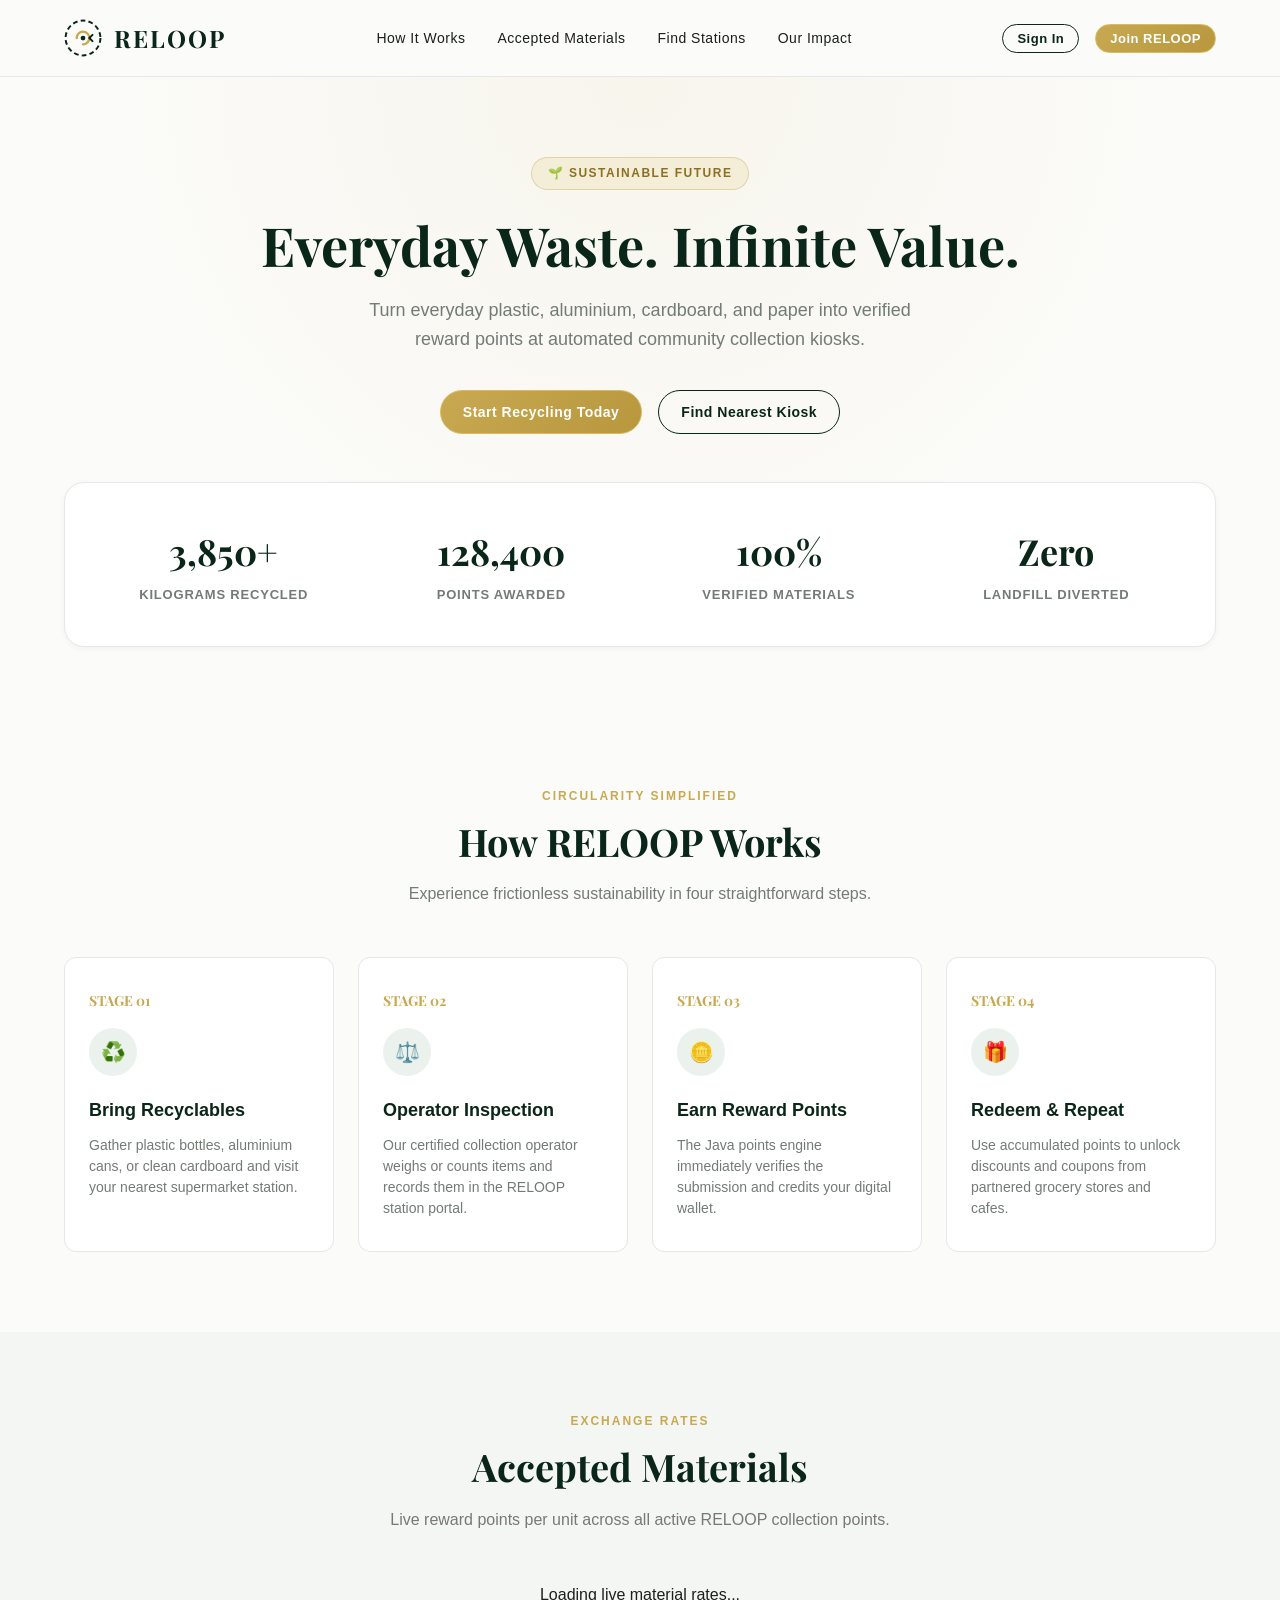
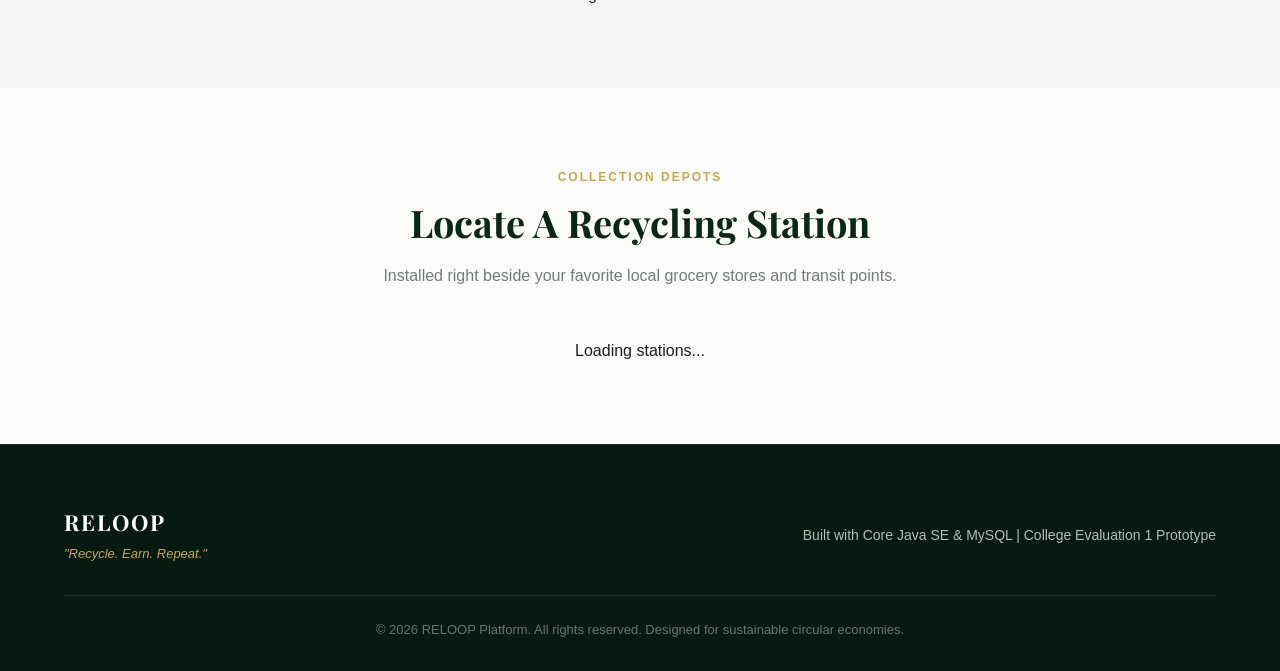
==== web/index.html @ f71f2437 "feat: complete Evaluation 1 working prototype with 49 Java classes, database integration, and luxury" ====
<!DOCTYPE html>
<html lang="en">
<head>
  <meta charset="UTF-8">
  <meta name="viewport" content="width=device-width, initial-scale=1.0">
  <title>RELOOP – Smart Recycling & Rewards Platform</title>
  <link rel="stylesheet" href="css/style.css">
  <link rel="preconnect" href="https://fonts.googleapis.com">
  <link rel="preconnect" href="https://fonts.gstatic.com" crossorigin>
  <link href="https://fonts.googleapis.com/css2?family=Playfair+Display:ital,wght@0,600;0,700;1,600&display=swap" rel="stylesheet">
</head>
<body>

  <!-- Header -->
  <header class="header">
    <div class="container nav">
      <a href="index.html" class="brand">
        <!-- Circular Loop Logo SVG -->
        <svg class="brand-logo" viewBox="0 0 48 48" fill="none" xmlns="http://www.w3.org/2000/svg">
          <circle cx="24" cy="24" r="22" stroke="#0A2619" stroke-width="2.5" stroke-dasharray="6 4"/>
          <path d="M16 24C16 19.5817 19.5817 16 24 16C28.4183 16 32 19.5817 32 24C32 28.4183 28.4183 32 24 32" stroke="#C8A951" stroke-width="3" stroke-linecap="round"/>
          <path d="M32 24L36 20M32 24L36 28" stroke="#0A2619" stroke-width="2.5" stroke-linecap="round" stroke-linejoin="round"/>
          <circle cx="24" cy="24" r="3" fill="#0A2619"/>
        </svg>
        <span class="brand-name">RELOOP</span>
      </a>

      <ul class="nav-links">
        <li><a href="#how-it-works" class="nav-link">How It Works</a></li>
        <li><a href="#materials" class="nav-link">Accepted Materials</a></li>
        <li><a href="#stations" class="nav-link">Find Stations</a></li>
        <li><a href="#impact" class="nav-link">Our Impact</a></li>
      </ul>

      <div class="nav-actions">
        <button class="btn btn-outline btn-sm" onclick="openAuthModal('login')">Sign In</button>
        <button class="btn btn-gold btn-sm" onclick="openAuthModal('register')">Join RELOOP</button>
      </div>
    </div>
  </header>

  <!-- Hero -->
  <section class="hero">
    <div class="container">
      <div class="hero-tag">
        <span>🌱 Sustainable Future</span>
      </div>
      <h1 class="hero-title">Everyday Waste. Infinite Value.</h1>
      <p class="hero-subtitle">
        Turn everyday plastic, aluminium, cardboard, and paper into verified reward points at automated community collection kiosks.
      </p>
      <div class="hero-cta">
        <button class="btn btn-gold" onclick="openAuthModal('register')">Start Recycling Today</button>
        <a href="#stations" class="btn btn-outline">Find Nearest Kiosk</a>
      </div>

      <!-- Impact Metrics Ribbon -->
      <div class="impact-ribbon" id="impact">
        <div class="impact-item">
          <div class="impact-number">3,850+</div>
          <div class="impact-label">Kilograms Recycled</div>
        </div>
        <div class="impact-item">
          <div class="impact-number">128,400</div>
          <div class="impact-label">Points Awarded</div>
        </div>
        <div class="impact-item">
          <div class="impact-number">100%</div>
          <div class="impact-label">Verified Materials</div>
        </div>
        <div class="impact-item">
          <div class="impact-number">Zero</div>
          <div class="impact-label">Landfill Diverted</div>
        </div>
      </div>
    </div>
  </section>

  <!-- How It Works Section -->
  <section class="section" id="how-it-works">
    <div class="container">
      <div class="section-header">
        <div class="section-tag">Circularity Simplified</div>
        <h2 class="section-title">How RELOOP Works</h2>
        <p class="section-desc">Experience frictionless sustainability in four straightforward steps.</p>
      </div>

      <div class="workflow-grid">
        <div class="workflow-card">
          <div class="workflow-step">STAGE 01</div>
          <div class="workflow-icon">♻️</div>
          <h3 class="workflow-title">Bring Recyclables</h3>
          <p class="workflow-text">Gather plastic bottles, aluminium cans, or clean cardboard and visit your nearest supermarket station.</p>
        </div>
        <div class="workflow-card">
          <div class="workflow-step">STAGE 02</div>
          <div class="workflow-icon">⚖️</div>
          <h3 class="workflow-title">Operator Inspection</h3>
          <p class="workflow-text">Our certified collection operator weighs or counts items and records them in the RELOOP station portal.</p>
        </div>
        <div class="workflow-card">
          <div class="workflow-step">STAGE 03</div>
          <div class="workflow-icon">🪙</div>
          <h3 class="workflow-title">Earn Reward Points</h3>
          <p class="workflow-text">The Java points engine immediately verifies the submission and credits your digital wallet.</p>
        </div>
        <div class="workflow-card">
          <div class="workflow-step">STAGE 04</div>
          <div class="workflow-icon">🎁</div>
          <h3 class="workflow-title">Redeem & Repeat</h3>
          <p class="workflow-text">Use accumulated points to unlock discounts and coupons from partnered grocery stores and cafes.</p>
        </div>
      </div>
    </div>
  </section>

  <!-- Materials Section -->
  <section class="section" id="materials" style="background-color: #F4F6F4;">
    <div class="container">
      <div class="section-header">
        <div class="section-tag">Exchange Rates</div>
        <h2 class="section-title">Accepted Materials</h2>
        <p class="section-desc">Live reward points per unit across all active RELOOP collection points.</p>
      </div>

      <div class="grid-cards" id="landing-materials-grid">
        <!-- Dynamically loaded from /api/materials -->
        <p style="text-align: center; grid-column: 1/-1;">Loading live material rates...</p>
      </div>
    </div>
  </section>

  <!-- Stations Section -->
  <section class="section" id="stations">
    <div class="container">
      <div class="section-header">
        <div class="section-tag">Collection Depots</div>
        <h2 class="section-title">Locate A Recycling Station</h2>
        <p class="section-desc">Installed right beside your favorite local grocery stores and transit points.</p>
      </div>

      <div class="grid-cards" id="landing-stations-grid">
        <!-- Dynamically loaded from /api/stations -->
        <p style="text-align: center; grid-column: 1/-1;">Loading stations...</p>
      </div>
    </div>
  </section>

  <!-- Footer -->
  <footer class="footer">
    <div class="container">
      <div class="footer-content">
        <div>
          <div class="footer-brand">RELOOP</div>
          <div class="footer-tagline">"Recycle. Earn. Repeat."</div>
        </div>
        <div style="font-size: 14px;">
          Built with Core Java SE & MySQL | College Evaluation 1 Prototype
        </div>
      </div>
      <div class="footer-copy">
        &copy; 2026 RELOOP Platform. All rights reserved. Designed for sustainable circular economies.
      </div>
    </div>
  </footer>

  <!-- Auth Modal -->
  <div class="modal-overlay" id="auth-modal">
    <div class="modal-card">
      <div class="modal-header">
        <h3 class="modal-title" id="auth-modal-title">Access RELOOP</h3>
        <button class="modal-close" onclick="closeAuthModal()">&times;</button>
      </div>
      <div class="modal-body">
        <div class="tabs">
          <button class="tab active" id="tab-login" onclick="switchAuthTab('login')">Sign In</button>
          <button class="tab" id="tab-register" onclick="switchAuthTab('register')">Create Account</button>
        </div>

        <!-- Login Form -->
        <form id="login-form" onsubmit="handleLogin(event)">
          <div class="form-group">
            <label class="form-label">Email Address</label>
            <input type="email" id="login-email" class="form-control" placeholder="name@example.com" required>
          </div>
          <div class="form-group">
            <label class="form-label">Password</label>
            <input type="password" id="login-password" class="form-control" placeholder="••••••••" required>
          </div>
          <div id="login-error" style="color: var(--color-danger); font-size: 13px; margin-bottom: 14px;"></div>
          <button type="submit" class="btn btn-primary" style="width: 100%;">Sign In</button>

          <div style="margin-top: 20px; font-size: 12px; color: var(--color-gray-subtle); background: var(--color-bg); padding: 10px; border-radius: var(--radius-sm);">
            <strong>Demo Accounts:</strong><br>
            • Customer: <code>customer@reloop.com</code> / <code>customer123</code><br>
            • Operator: <code>operator@reloop.com</code> / <code>operator123</code><br>
            • Admin: <code>admin@reloop.com</code> / <code>admin123</code>
          </div>
        </form>

        <!-- Register Form -->
        <form id="register-form" style="display: none;" onsubmit="handleRegister(event)">
          <div class="form-group">
            <label class="form-label">Full Name</label>
            <input type="text" id="reg-name" class="form-control" placeholder="Jane Doe" required>
          </div>
          <div class="form-group">
            <label class="form-label">Email Address</label>
            <input type="email" id="reg-email" class="form-control" placeholder="name@example.com" required>
          </div>
          <div class="form-group">
            <label class="form-label">Password (min 6 characters)</label>
            <input type="password" id="reg-password" class="form-control" placeholder="••••••••" minlength="6" required>
          </div>
          <div class="form-group">
            <label class="form-label">Role</label>
            <select id="reg-role" class="form-control" onchange="toggleStationField()" required>
              <option value="CUSTOMER">Customer (Recycler)</option>
              <option value="OPERATOR">Collection Station Operator</option>
              <option value="ADMIN">Administrator</option>
            </select>
          </div>
          <div class="form-group" id="reg-station-group" style="display: none;">
            <label class="form-label">Assigned Station (Operators Only)</label>
            <select id="reg-station" class="form-control">
              <option value="">-- Choose Assigned Station --</option>
            </select>
          </div>
          <div class="form-group">
            <label class="form-label">Phone Number (Optional)</label>
            <input type="text" id="reg-phone" class="form-control" placeholder="+91 98765 43210">
          </div>
          <div id="reg-error" style="color: var(--color-danger); font-size: 13px; margin-bottom: 14px;"></div>
          <button type="submit" class="btn btn-gold" style="width: 100%;">Create Account</button>
        </form>
      </div>
    </div>
  </div>

  <script src="js/app.js"></script>
  <script>
    document.addEventListener("DOMContentLoaded", initLandingPage);
  </script>
</body>
</html>
---- web/css/style.css ----
/* RELOOP: Smart Recycling & Rewards Platform
   Design System: Luxury Forest Green, Alabaster/Ivory, Champagne Gold, Charcoal */

:root {
  --color-bg: #FBFBF9;
  --color-card-bg: #FFFFFF;
  --color-forest: #0A2619;
  --color-forest-dark: #061A11;
  --color-forest-light: #133A27;
  --color-sage: #587B68;
  --color-sage-light: #EBF2ED;
  --color-champagne: #C8A951;
  --color-champagne-light: #F4EED9;
  --color-charcoal: #1B1F1D;
  --color-gray-subtle: #737B76;
  --color-border: #E5E8E5;
  --color-border-subtle: #F0F2F0;
  --color-danger: #B83A38;
  --color-danger-bg: #FBEBEB;
  --color-warning: #B37D14;
  --color-warning-bg: #FEF6E7;
  --color-success: #1E6E45;
  --color-success-bg: #EAF5EE;

  --font-serif: "Playfair Display", Georgia, "Times New Roman", serif;
  --font-sans: -apple-system, BlinkMacSystemFont, "Segoe UI", Roboto, "Helvetica Neue", Arial, sans-serif;
  --font-mono: "SF Mono", Monaco, Consolas, "Liberation Mono", "Courier New", monospace;

  --shadow-sm: 0 2px 6px rgba(10, 38, 25, 0.04);
  --shadow-md: 0 8px 24px rgba(10, 38, 25, 0.07);
  --shadow-lg: 0 16px 40px rgba(10, 38, 25, 0.11);

  --radius-sm: 6px;
  --radius-md: 12px;
  --radius-lg: 20px;
  --radius-pill: 9999px;

  --transition: all 0.25s cubic-bezier(0.16, 1, 0.3, 1);
}

* {
  box-sizing: border-box;
  margin: 0;
  padding: 0;
}

body {
  background-color: var(--color-bg);
  color: var(--color-charcoal);
  font-family: var(--font-sans);
  line-height: 1.6;
  -webkit-font-smoothing: antialiased;
}

/* Container */
.container {
  width: 100%;
  max-width: 1200px;
  margin: 0 auto;
  padding: 0 24px;
}

/* Header & Nav */
.header {
  background-color: rgba(251, 251, 249, 0.92);
  backdrop-filter: blur(12px);
  position: sticky;
  top: 0;
  z-index: 100;
  border-bottom: 1px solid var(--color-border);
}

.nav {
  display: flex;
  align-items: center;
  justify-content: space-between;
  height: 76px;
}

.brand {
  display: flex;
  align-items: center;
  gap: 12px;
  text-decoration: none;
  color: var(--color-forest);
}

.brand-logo {
  width: 38px;
  height: 38px;
}

.brand-name {
  font-family: var(--font-serif);
  font-size: 24px;
  font-weight: 700;
  letter-spacing: 2px;
  color: var(--color-forest);
}

.nav-links {
  display: flex;
  align-items: center;
  gap: 32px;
  list-style: none;
}

.nav-link {
  color: var(--color-charcoal);
  text-decoration: none;
  font-size: 14px;
  font-weight: 500;
  letter-spacing: 0.5px;
  transition: var(--transition);
}

.nav-link:hover {
  color: var(--color-champagne);
}

.nav-actions {
  display: flex;
  align-items: center;
  gap: 16px;
}

/* Buttons */
.btn {
  display: inline-flex;
  align-items: center;
  justify-content: center;
  gap: 8px;
  padding: 10px 22px;
  font-size: 14px;
  font-weight: 600;
  letter-spacing: 0.5px;
  border-radius: var(--radius-pill);
  border: 1px solid transparent;
  cursor: pointer;
  text-decoration: none;
  transition: var(--transition);
}

.btn-primary {
  background-color: var(--color-forest);
  color: #FFFFFF;
}

.btn-primary:hover {
  background-color: var(--color-forest-light);
  transform: translateY(-1px);
  box-shadow: var(--shadow-md);
}

.btn-gold {
  background: linear-gradient(135deg, #C8A951 0%, #B8973D 100%);
  color: #FFFFFF;
  border: 1px solid #D8BA63;
}

.btn-gold:hover {
  background: linear-gradient(135deg, #D4B65E 0%, #C4A349 100%);
  transform: translateY(-1px);
  box-shadow: 0 4px 14px rgba(200, 169, 81, 0.35);
}

.btn-outline {
  background-color: transparent;
  color: var(--color-forest);
  border-color: var(--color-forest);
}

.btn-outline:hover {
  background-color: var(--color-forest);
  color: #FFFFFF;
}

.btn-secondary {
  background-color: var(--color-sage-light);
  color: var(--color-forest);
}

.btn-secondary:hover {
  background-color: #DEE8E1;
}

.btn-sm {
  padding: 6px 14px;
  font-size: 13px;
}

.btn-danger {
  background-color: var(--color-danger);
  color: #FFFFFF;
}

.btn-danger:hover {
  background-color: #9C2E2C;
}

/* Hero Section */
.hero {
  padding: 80px 0 60px;
  text-align: center;
  background: radial-gradient(circle at 50% 0%, rgba(200, 169, 81, 0.08) 0%, transparent 60%);
}

.hero-tag {
  display: inline-flex;
  align-items: center;
  gap: 8px;
  padding: 6px 16px;
  background-color: var(--color-champagne-light);
  border: 1px solid rgba(200, 169, 81, 0.4);
  border-radius: var(--radius-pill);
  font-size: 12px;
  font-weight: 700;
  letter-spacing: 1.5px;
  text-transform: uppercase;
  color: #8C6F23;
  margin-bottom: 24px;
}

.hero-title {
  font-family: var(--font-serif);
  font-size: 54px;
  font-weight: 700;
  line-height: 1.15;
  color: var(--color-forest);
  max-width: 820px;
  margin: 0 auto 20px;
}

.hero-subtitle {
  font-size: 18px;
  color: var(--color-gray-subtle);
  max-width: 600px;
  margin: 0 auto 36px;
  line-height: 1.6;
}

.hero-cta {
  display: flex;
  justify-content: center;
  gap: 16px;
  margin-bottom: 48px;
}

/* Impact Ribbon */
.impact-ribbon {
  display: grid;
  grid-template-columns: repeat(4, 1fr);
  gap: 24px;
  background: var(--color-card-bg);
  border: 1px solid var(--color-border);
  border-radius: var(--radius-lg);
  padding: 32px;
  box-shadow: var(--shadow-sm);
  margin-top: 40px;
}

.impact-item {
  text-align: center;
  padding: 8px;
}

.impact-number {
  font-family: var(--font-serif);
  font-size: 36px;
  font-weight: 700;
  color: var(--color-forest);
  margin-bottom: 4px;
}

.impact-label {
  font-size: 13px;
  font-weight: 600;
  text-transform: uppercase;
  letter-spacing: 0.8px;
  color: var(--color-gray-subtle);
}

/* Section styling */
.section {
  padding: 80px 0;
}

.section-header {
  text-align: center;
  max-width: 680px;
  margin: 0 auto 50px;
}

.section-tag {
  font-size: 12px;
  font-weight: 700;
  text-transform: uppercase;
  letter-spacing: 2px;
  color: var(--color-champagne);
  margin-bottom: 12px;
}

.section-title {
  font-family: var(--font-serif);
  font-size: 38px;
  color: var(--color-forest);
  line-height: 1.25;
  margin-bottom: 16px;
}

.section-desc {
  font-size: 16px;
  color: var(--color-gray-subtle);
}

/* Workflow Cards */
.workflow-grid {
  display: grid;
  grid-template-columns: repeat(4, 1fr);
  gap: 24px;
}

.workflow-card {
  background: var(--color-card-bg);
  border: 1px solid var(--color-border);
  border-radius: var(--radius-md);
  padding: 32px 24px;
  position: relative;
  transition: var(--transition);
}

.workflow-card:hover {
  transform: translateY(-4px);
  box-shadow: var(--shadow-md);
  border-color: var(--color-champagne);
}

.workflow-step {
  font-family: var(--font-serif);
  font-size: 14px;
  font-weight: 700;
  color: var(--color-champagne);
  margin-bottom: 16px;
}

.workflow-icon {
  width: 48px;
  height: 48px;
  background: var(--color-sage-light);
  border-radius: 50%;
  display: flex;
  align-items: center;
  justify-content: center;
  margin-bottom: 20px;
  color: var(--color-forest);
  font-size: 20px;
}

.workflow-title {
  font-size: 18px;
  font-weight: 700;
  color: var(--color-forest);
  margin-bottom: 10px;
}

.workflow-text {
  font-size: 14px;
  color: var(--color-gray-subtle);
  line-height: 1.5;
}

/* Materials & Stations Grids */
.grid-cards {
  display: grid;
  grid-template-columns: repeat(auto-fill, minmax(280px, 1fr));
  gap: 24px;
}

.item-card {
  background: var(--color-card-bg);
  border: 1px solid var(--color-border);
  border-radius: var(--radius-md);
  padding: 24px;
  transition: var(--transition);
}

.item-card:hover {
  box-shadow: var(--shadow-md);
  border-color: var(--color-sage);
}

.item-header {
  display: flex;
  align-items: center;
  justify-content: space-between;
  margin-bottom: 12px;
}

.item-title {
  font-size: 18px;
  font-weight: 700;
  color: var(--color-forest);
}

.item-points {
  display: inline-flex;
  align-items: center;
  gap: 4px;
  background-color: var(--color-champagne-light);
  color: #8C6F23;
  padding: 4px 12px;
  border-radius: var(--radius-pill);
  font-size: 13px;
  font-weight: 700;
}

.item-detail {
  font-size: 14px;
  color: var(--color-gray-subtle);
  margin-bottom: 6px;
}

/* Badges */
.badge {
  display: inline-flex;
  align-items: center;
  padding: 4px 10px;
  border-radius: var(--radius-pill);
  font-size: 12px;
  font-weight: 700;
  letter-spacing: 0.5px;
  text-transform: uppercase;
}

.badge-pending {
  background-color: var(--color-warning-bg);
  color: var(--color-warning);
}

.badge-verified {
  background-color: var(--color-success-bg);
  color: var(--color-success);
}

.badge-rejected {
  background-color: var(--color-danger-bg);
  color: var(--color-danger);
}

/* Modals */
.modal-overlay {
  position: fixed;
  top: 0;
  left: 0;
  width: 100vw;
  height: 100vh;
  background: rgba(10, 38, 25, 0.6);
  backdrop-filter: blur(6px);
  display: none;
  align-items: center;
  justify-content: center;
  z-index: 1000;
}

.modal-overlay.active {
  display: flex;
}

.modal-card {
  background: var(--color-card-bg);
  border-radius: var(--radius-lg);
  box-shadow: var(--shadow-lg);
  width: 100%;
  max-width: 480px;
  overflow: hidden;
  border: 1px solid var(--color-border);
  animation: modalIn 0.3s cubic-bezier(0.16, 1, 0.3, 1);
}

@keyframes modalIn {
  from {
    opacity: 0;
    transform: translateY(20px) scale(0.97);
  }
  to {
    opacity: 1;
    transform: translateY(0) scale(1);
  }
}

.modal-header {
  padding: 24px 28px 16px;
  border-bottom: 1px solid var(--color-border);
  display: flex;
  align-items: center;
  justify-content: space-between;
}

.modal-title {
  font-family: var(--font-serif);
  font-size: 22px;
  color: var(--color-forest);
}

.modal-close {
  background: none;
  border: none;
  font-size: 24px;
  color: var(--color-gray-subtle);
  cursor: pointer;
}

.modal-body {
  padding: 28px;
}

/* Form inputs */
.form-group {
  margin-bottom: 18px;
}

.form-label {
  display: block;
  font-size: 13px;
  font-weight: 600;
  color: var(--color-charcoal);
  margin-bottom: 6px;
}

.form-control {
  width: 100%;
  padding: 12px 14px;
  border: 1px solid var(--color-border);
  border-radius: var(--radius-sm);
  font-size: 14px;
  font-family: inherit;
  transition: var(--transition);
  background-color: #FAFAFA;
}

.form-control:focus {
  outline: none;
  border-color: var(--color-forest);
  background-color: #FFFFFF;
  box-shadow: 0 0 0 3px rgba(10, 38, 25, 0.08);
}

/* Tabs */
.tabs {
  display: flex;
  border-bottom: 1px solid var(--color-border);
  margin-bottom: 24px;
}

.tab {
  padding: 10px 18px;
  font-size: 14px;
  font-weight: 600;
  color: var(--color-gray-subtle);
  border-bottom: 2px solid transparent;
  cursor: pointer;
  background: none;
  border-top: none;
  border-left: none;
  border-right: none;
  transition: var(--transition);
}

.tab.active {
  color: var(--color-forest);
  border-bottom-color: var(--color-forest);
}

/* Dashboard Layout */
.dashboard-page {
  padding: 40px 0 80px;
}

.dashboard-header {
  display: flex;
  align-items: center;
  justify-content: space-between;
  margin-bottom: 32px;
  flex-wrap: wrap;
  gap: 20px;
}

.user-welcome-title {
  font-family: var(--font-serif);
  font-size: 32px;
  color: var(--color-forest);
}

.user-welcome-sub {
  font-size: 14px;
  color: var(--color-gray-subtle);
}

.wallet-badge-card {
  display: flex;
  align-items: center;
  gap: 16px;
  background: linear-gradient(135deg, var(--color-forest) 0%, var(--color-forest-light) 100%);
  color: #FFFFFF;
  padding: 16px 28px;
  border-radius: var(--radius-lg);
  box-shadow: var(--shadow-md);
  border: 1px solid rgba(200, 169, 81, 0.4);
}

.wallet-badge-icon {
  font-size: 32px;
  color: var(--color-champagne);
}

.wallet-badge-num {
  font-family: var(--font-serif);
  font-size: 32px;
  font-weight: 700;
  line-height: 1;
  color: #FFFFFF;
}

.wallet-badge-txt {
  font-size: 12px;
  letter-spacing: 1px;
  text-transform: uppercase;
  color: rgba(255, 255, 255, 0.7);
}

/* Tables */
.table-responsive {
  overflow-x: auto;
  background: var(--color-card-bg);
  border: 1px solid var(--color-border);
  border-radius: var(--radius-md);
  box-shadow: var(--shadow-sm);
}

.table {
  width: 100%;
  border-collapse: collapse;
  text-align: left;
  font-size: 14px;
}

.table th {
  background-color: var(--color-bg);
  padding: 14px 18px;
  font-size: 12px;
  font-weight: 700;
  text-transform: uppercase;
  letter-spacing: 0.8px;
  color: var(--color-gray-subtle);
  border-bottom: 1px solid var(--color-border);
}

.table td {
  padding: 16px 18px;
  border-bottom: 1px solid var(--color-border-subtle);
  color: var(--color-charcoal);
}

.table tr:last-child td {
  border-bottom: none;
}

.table tr:hover td {
  background-color: rgba(235, 242, 237, 0.3);
}

/* Toast Notifications */
.toast-container {
  position: fixed;
  bottom: 24px;
  right: 24px;
  z-index: 9999;
  display: flex;
  flex-direction: column;
  gap: 12px;
}

.toast {
  padding: 14px 20px;
  border-radius: var(--radius-sm);
  background: var(--color-card-bg);
  color: var(--color-charcoal);
  border-left: 4px solid var(--color-forest);
  box-shadow: var(--shadow-lg);
  font-size: 14px;
  font-weight: 500;
  min-width: 280px;
  display: flex;
  align-items: center;
  justify-content: space-between;
  animation: slideInRight 0.3s ease;
}

.toast-success {
  border-left-color: var(--color-success);
}

.toast-error {
  border-left-color: var(--color-danger);
}

@keyframes slideInRight {
  from {
    transform: translateX(100%);
    opacity: 0;
  }
  to {
    transform: translateX(0);
    opacity: 1;
  }
}

/* Footer */
.footer {
  background-color: var(--color-forest-dark);
  color: rgba(255, 255, 255, 0.7);
  padding: 60px 0 30px;
  border-top: 1px solid rgba(255, 255, 255, 0.08);
}

.footer-content {
  display: flex;
  justify-content: space-between;
  align-items: center;
  flex-wrap: wrap;
  gap: 20px;
  padding-bottom: 30px;
  border-bottom: 1px solid rgba(255, 255, 255, 0.08);
}

.footer-brand {
  font-family: var(--font-serif);
  font-size: 22px;
  font-weight: 700;
  color: #FFFFFF;
  letter-spacing: 2px;
}

.footer-tagline {
  font-size: 13px;
  color: var(--color-champagne);
  font-style: italic;
  margin-top: 4px;
}

.footer-copy {
  text-align: center;
  font-size: 13px;
  padding-top: 24px;
  color: rgba(255, 255, 255, 0.4);
}

/* Responsive */
@media (max-width: 900px) {
  .hero-title {
    font-size: 38px;
  }
  .workflow-grid,
  .impact-ribbon {
    grid-template-columns: repeat(2, 1fr);
  }
}

@media (max-width: 600px) {
  .hero-title {
    font-size: 28px;
  }
  .workflow-grid,
  .impact-ribbon {
    grid-template-columns: 1fr;
  }
  .nav-links {
    display: none;
  }
}
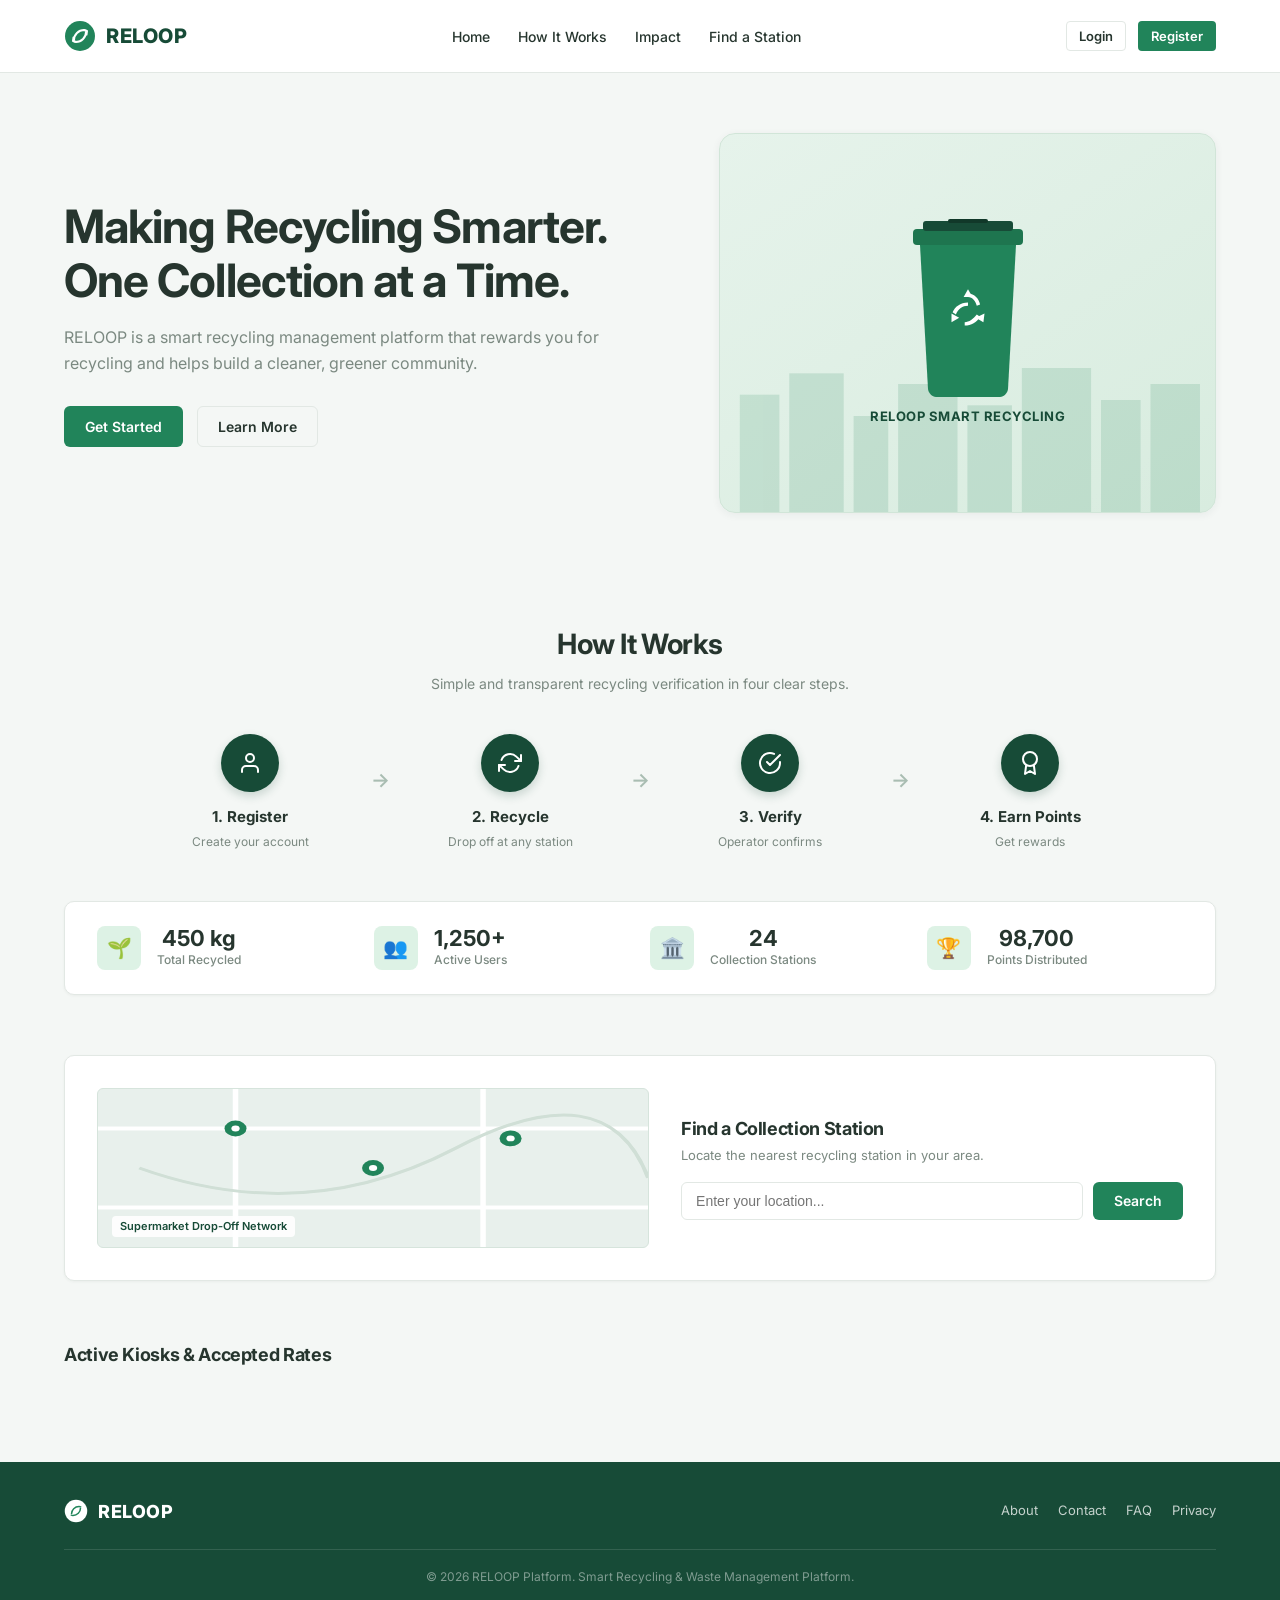
==== commit 9d51a63a: "feat: complete SaaS UI redesign matching reference image - professional waste-management platform" ====
--- a/web/index.html
+++ b/web/index.html
@@ -3,163 +3,260 @@
 <head>
   <meta charset="UTF-8">
   <meta name="viewport" content="width=device-width, initial-scale=1.0">
-  <title>RELOOP – Smart Recycling & Rewards Platform</title>
+  <title>RELOOP – Making Recycling Smarter</title>
   <link rel="stylesheet" href="css/style.css">
-  <link rel="preconnect" href="https://fonts.googleapis.com">
-  <link rel="preconnect" href="https://fonts.gstatic.com" crossorigin>
-  <link href="https://fonts.googleapis.com/css2?family=Playfair+Display:ital,wght@0,600;0,700;1,600&display=swap" rel="stylesheet">
 </head>
 <body>
 
-  <!-- Header -->
-  <header class="header">
-    <div class="container nav">
-      <a href="index.html" class="brand">
-        <!-- Circular Loop Logo SVG -->
-        <svg class="brand-logo" viewBox="0 0 48 48" fill="none" xmlns="http://www.w3.org/2000/svg">
-          <circle cx="24" cy="24" r="22" stroke="#0A2619" stroke-width="2.5" stroke-dasharray="6 4"/>
-          <path d="M16 24C16 19.5817 19.5817 16 24 16C28.4183 16 32 19.5817 32 24C32 28.4183 28.4183 32 24 32" stroke="#C8A951" stroke-width="3" stroke-linecap="round"/>
-          <path d="M32 24L36 20M32 24L36 28" stroke="#0A2619" stroke-width="2.5" stroke-linecap="round" stroke-linejoin="round"/>
-          <circle cx="24" cy="24" r="3" fill="#0A2619"/>
+  <!-- Top Navigation Bar -->
+  <header class="pub-nav-bar">
+    <div class="container pub-nav">
+      <a href="index.html" class="logo-brand">
+        <!-- Circular Leaf Logo SVG -->
+        <svg width="32" height="32" viewBox="0 0 32 32" fill="none" xmlns="http://www.w3.org/2000/svg">
+          <circle cx="16" cy="16" r="15" fill="#21845A"/>
+          <path d="M10 20C10 14.5 14.5 10 20 10C21.5 10 23 11 23 11M23 11L19.5 10M23 11L22.5 14.5" stroke="#FFFFFF" stroke-width="2" stroke-linecap="round" stroke-linejoin="round"/>
+          <path d="M22 12C22 17.5 17.5 22 12 22C10.5 22 9 21 9 21M9 21L12.5 22M9 21L9.5 17.5" stroke="#FFFFFF" stroke-width="2" stroke-linecap="round" stroke-linejoin="round"/>
         </svg>
-        <span class="brand-name">RELOOP</span>
+        <span>RELOOP</span>
       </a>
 
-      <ul class="nav-links">
-        <li><a href="#how-it-works" class="nav-link">How It Works</a></li>
-        <li><a href="#materials" class="nav-link">Accepted Materials</a></li>
-        <li><a href="#stations" class="nav-link">Find Stations</a></li>
-        <li><a href="#impact" class="nav-link">Our Impact</a></li>
+      <ul class="pub-nav-links">
+        <li><a href="index.html" class="pub-nav-link">Home</a></li>
+        <li><a href="#how-it-works" class="pub-nav-link">How It Works</a></li>
+        <li><a href="#impact" class="pub-nav-link">Impact</a></li>
+        <li><a href="#find-station" class="pub-nav-link">Find a Station</a></li>
       </ul>
 
-      <div class="nav-actions">
-        <button class="btn btn-outline btn-sm" onclick="openAuthModal('login')">Sign In</button>
-        <button class="btn btn-gold btn-sm" onclick="openAuthModal('register')">Join RELOOP</button>
+      <div class="pub-nav-actions">
+        <button class="btn btn-outline btn-sm" onclick="openAuthModal('login')">Login</button>
+        <button class="btn btn-primary btn-sm" onclick="openAuthModal('register')">Register</button>
       </div>
     </div>
   </header>
 
-  <!-- Hero -->
-  <section class="hero">
+  <!-- Hero Section (Panel 1) -->
+  <section class="pub-hero">
     <div class="container">
-      <div class="hero-tag">
-        <span>🌱 Sustainable Future</span>
-      </div>
-      <h1 class="hero-title">Everyday Waste. Infinite Value.</h1>
-      <p class="hero-subtitle">
-        Turn everyday plastic, aluminium, cardboard, and paper into verified reward points at automated community collection kiosks.
-      </p>
-      <div class="hero-cta">
-        <button class="btn btn-gold" onclick="openAuthModal('register')">Start Recycling Today</button>
-        <a href="#stations" class="btn btn-outline">Find Nearest Kiosk</a>
-      </div>
-
-      <!-- Impact Metrics Ribbon -->
-      <div class="impact-ribbon" id="impact">
-        <div class="impact-item">
-          <div class="impact-number">3,850+</div>
-          <div class="impact-label">Kilograms Recycled</div>
-        </div>
-        <div class="impact-item">
-          <div class="impact-number">128,400</div>
-          <div class="impact-label">Points Awarded</div>
-        </div>
-        <div class="impact-item">
-          <div class="impact-number">100%</div>
-          <div class="impact-label">Verified Materials</div>
-        </div>
-        <div class="impact-item">
-          <div class="impact-number">Zero</div>
-          <div class="impact-label">Landfill Diverted</div>
+      <div class="pub-hero-grid">
+        <div>
+          <h1 class="pub-hero-title">Making Recycling Smarter. One Collection at a Time.</h1>
+          <p class="pub-hero-desc">
+            RELOOP is a smart recycling management platform that rewards you for recycling and helps build a cleaner, greener community.
+          </p>
+          <div class="pub-hero-btns">
+            <button class="btn btn-primary" onclick="openAuthModal('register')">Get Started</button>
+            <a href="#how-it-works" class="btn btn-outline">Learn More</a>
+          </div>
+        </div>
+
+        <!-- Clean Hero Visual Graphic -->
+        <div class="hero-visual-card">
+          <!-- City outline in background -->
+          <svg style="position: absolute; bottom: 0; width: 100%; height: 160px; opacity: 0.15;" viewBox="0 0 500 150" preserveAspectRatio="none">
+            <rect x="20" y="40" width="40" height="110" fill="#21845A"/>
+            <rect x="70" y="20" width="55" height="130" fill="#21845A"/>
+            <rect x="135" y="60" width="35" height="90" fill="#21845A"/>
+            <rect x="180" y="30" width="60" height="120" fill="#21845A"/>
+            <rect x="250" y="50" width="45" height="100" fill="#21845A"/>
+            <rect x="305" y="15" width="70" height="135" fill="#21845A"/>
+            <rect x="385" y="45" width="40" height="105" fill="#21845A"/>
+            <rect x="435" y="30" width="50" height="120" fill="#21845A"/>
+          </svg>
+
+          <!-- Recycling Bin Illustration -->
+          <div class="hero-bin-container">
+            <svg width="140" height="180" viewBox="0 0 140 180" fill="none">
+              <!-- Bin Lid -->
+              <rect x="15" y="10" width="110" height="16" rx="4" fill="#1E754F"/>
+              <rect x="25" y="2" width="90" height="10" rx="3" fill="#174B37"/>
+              <rect x="50" y="0" width="40" height="4" rx="2" fill="#113829"/>
+              <!-- Bin Body -->
+              <path d="M22 26L30 170C30.5 174 34 178 38 178H102C106 178 109.5 174 110 170L118 26H22Z" fill="#21845A"/>
+              <!-- White Recycle Symbol -->
+              <g transform="translate(48, 68) scale(1.1)">
+                <path d="M20 2L24 9H16L20 2Z" fill="#FFFFFF"/>
+                <path d="M20 6C26 6 30 11 31 16L28 17C27 13 24 9 20 9V6Z" fill="#FFFFFF"/>
+                <path d="M35 24L34 32L27 28L35 24Z" fill="#FFFFFF"/>
+                <path d="M31 27C28 32 23 35 17 35L17 32C21 32 25 29 28 25L31 27Z" fill="#FFFFFF"/>
+                <path d="M5 24L12 28L5 32L5 24Z" fill="#FFFFFF"/>
+                <path d="M9 25C11 20 15 17 20 17V14C13 14 8 18 6 23L9 25Z" fill="#FFFFFF"/>
+              </g>
+            </svg>
+            <div style="font-size: 13px; font-weight: 700; color: #174B37; margin-top: 8px; letter-spacing: 0.5px;">RELOOP SMART RECYCLING</div>
+          </div>
         </div>
       </div>
     </div>
   </section>
 
-  <!-- How It Works Section -->
-  <section class="section" id="how-it-works">
+  <!-- How It Works Section (Panel 1) -->
+  <section class="how-it-works-sec" id="how-it-works">
     <div class="container">
-      <div class="section-header">
-        <div class="section-tag">Circularity Simplified</div>
-        <h2 class="section-title">How RELOOP Works</h2>
-        <p class="section-desc">Experience frictionless sustainability in four straightforward steps.</p>
-      </div>
-
-      <div class="workflow-grid">
-        <div class="workflow-card">
-          <div class="workflow-step">STAGE 01</div>
-          <div class="workflow-icon">♻️</div>
-          <h3 class="workflow-title">Bring Recyclables</h3>
-          <p class="workflow-text">Gather plastic bottles, aluminium cans, or clean cardboard and visit your nearest supermarket station.</p>
-        </div>
-        <div class="workflow-card">
-          <div class="workflow-step">STAGE 02</div>
-          <div class="workflow-icon">⚖️</div>
-          <h3 class="workflow-title">Operator Inspection</h3>
-          <p class="workflow-text">Our certified collection operator weighs or counts items and records them in the RELOOP station portal.</p>
-        </div>
-        <div class="workflow-card">
-          <div class="workflow-step">STAGE 03</div>
-          <div class="workflow-icon">🪙</div>
-          <h3 class="workflow-title">Earn Reward Points</h3>
-          <p class="workflow-text">The Java points engine immediately verifies the submission and credits your digital wallet.</p>
-        </div>
-        <div class="workflow-card">
-          <div class="workflow-step">STAGE 04</div>
-          <div class="workflow-icon">🎁</div>
-          <h3 class="workflow-title">Redeem & Repeat</h3>
-          <p class="workflow-text">Use accumulated points to unlock discounts and coupons from partnered grocery stores and cafes.</p>
-        </div>
-      </div>
+      <h2 class="sec-heading">How It Works</h2>
+      <p class="sec-sub">Simple and transparent recycling verification in four clear steps.</p>
+
+      <div class="steps-row">
+        <!-- Step 1 -->
+        <div class="step-item">
+          <div class="step-icon-circle">
+            <svg width="24" height="24" viewBox="0 0 24 24" fill="none" stroke="currentColor" stroke-width="2" stroke-linecap="round" stroke-linejoin="round">
+              <path d="M20 21v-2a4 4 0 0 0-4-4H8a4 4 0 0 0-4 4v2"></path>
+              <circle cx="12" cy="7" r="4"></circle>
+            </svg>
+          </div>
+          <div class="step-title">1. Register</div>
+          <div class="step-desc">Create your account</div>
+        </div>
+
+        <div class="step-arrow">&rarr;</div>
+
+        <!-- Step 2 -->
+        <div class="step-item">
+          <div class="step-icon-circle">
+            <svg width="24" height="24" viewBox="0 0 24 24" fill="none" stroke="currentColor" stroke-width="2" stroke-linecap="round" stroke-linejoin="round">
+              <polyline points="23 4 23 10 17 10"></polyline>
+              <polyline points="1 20 1 14 7 14"></polyline>
+              <path d="M3.51 9a9 9 0 0 1 14.85-3.36L23 10M1 14l4.64 4.36A9 9 0 0 0 20.49 15"></path>
+            </svg>
+          </div>
+          <div class="step-title">2. Recycle</div>
+          <div class="step-desc">Drop off at any station</div>
+        </div>
+
+        <div class="step-arrow">&rarr;</div>
+
+        <!-- Step 3 -->
+        <div class="step-item">
+          <div class="step-icon-circle">
+            <svg width="24" height="24" viewBox="0 0 24 24" fill="none" stroke="currentColor" stroke-width="2" stroke-linecap="round" stroke-linejoin="round">
+              <path d="M22 11.08V12a10 10 0 1 1-5.93-9.14"></path>
+              <polyline points="22 4 12 14.01 9 11.01"></polyline>
+            </svg>
+          </div>
+          <div class="step-title">3. Verify</div>
+          <div class="step-desc">Operator confirms</div>
+        </div>
+
+        <div class="step-arrow">&rarr;</div>
+
+        <!-- Step 4 -->
+        <div class="step-item">
+          <div class="step-icon-circle">
+            <svg width="24" height="24" viewBox="0 0 24 24" fill="none" stroke="currentColor" stroke-width="2" stroke-linecap="round" stroke-linejoin="round">
+              <circle cx="12" cy="8" r="7"></circle>
+              <polyline points="8.21 13.89 7 23 12 20 17 23 15.79 13.88"></polyline>
+            </svg>
+          </div>
+          <div class="step-title">4. Earn Points</div>
+          <div class="step-desc">Get rewards</div>
+        </div>
+      </div>
+
+      <!-- Stats Banner (Panel 1) -->
+      <div class="stats-banner" id="impact">
+        <div class="stat-box">
+          <div class="stat-icon">🌱</div>
+          <div>
+            <div class="stat-num">450 kg</div>
+            <div class="stat-lbl">Total Recycled</div>
+          </div>
+        </div>
+        <div class="stat-box">
+          <div class="stat-icon">👥</div>
+          <div>
+            <div class="stat-num">1,250+</div>
+            <div class="stat-lbl">Active Users</div>
+          </div>
+        </div>
+        <div class="stat-box">
+          <div class="stat-icon">🏛️</div>
+          <div>
+            <div class="stat-num">24</div>
+            <div class="stat-lbl">Collection Stations</div>
+          </div>
+        </div>
+        <div class="stat-box">
+          <div class="stat-icon">🏆</div>
+          <div>
+            <div class="stat-num">98,700</div>
+            <div class="stat-lbl">Points Distributed</div>
+          </div>
+        </div>
+      </div>
+
+      <!-- Find a Collection Station (Panel 1) -->
+      <div class="station-locator-box" id="find-station">
+        <!-- Map Graphic -->
+        <div style="background: #E8F0EC; border-radius: var(--radius-sm); height: 160px; display: flex; align-items: center; justify-content: center; position: relative; overflow: hidden; border: 1px solid #D6E4DC;">
+          <!-- SVG Map Pin Graphics -->
+          <svg width="100%" height="100%" viewBox="0 0 400 160" preserveAspectRatio="none">
+            <!-- Road lines -->
+            <path d="M0 40 H400 M0 120 H400 M100 0 V160 M280 0 V160" stroke="#FFFFFF" stroke-width="4"/>
+            <path d="M30 80 Q 150 140 260 60 T 400 90" stroke="#D0DFD6" stroke-width="3" fill="none"/>
+            <!-- Pins -->
+            <g transform="translate(90, 30)">
+              <circle cx="10" cy="10" r="8" fill="#21845A"/>
+              <circle cx="10" cy="10" r="3" fill="#FFFFFF"/>
+            </g>
+            <g transform="translate(190, 70)">
+              <circle cx="10" cy="10" r="8" fill="#21845A"/>
+              <circle cx="10" cy="10" r="3" fill="#FFFFFF"/>
+            </g>
+            <g transform="translate(290, 40)">
+              <circle cx="10" cy="10" r="8" fill="#21845A"/>
+              <circle cx="10" cy="10" r="3" fill="#FFFFFF"/>
+            </g>
+          </svg>
+          <div style="position: absolute; bottom: 10px; left: 14px; font-size: 11px; font-weight: 600; color: var(--dark-forest); background: rgba(255,255,255,0.9); padding: 2px 8px; border-radius: 4px;">
+            Supermarket Drop-Off Network
+          </div>
+        </div>
+
+        <!-- Search Form -->
+        <div style="text-align: left;">
+          <h3 style="font-size: 18px; margin-bottom: 4px;">Find a Collection Station</h3>
+          <p style="font-size: 13px; color: var(--text-secondary);">Locate the nearest recycling station in your area.</p>
+          <div class="locator-search-bar">
+            <input type="text" class="locator-search-input" placeholder="Enter your location...">
+            <button class="btn btn-primary" onclick="openAuthModal('login')">Search</button>
+          </div>
+        </div>
+      </div>
+
+      <!-- Live Stations & Rates Grid -->
+      <div style="margin-top: 30px; text-align: left;">
+        <h3 style="font-size: 18px; margin-bottom: 16px;">Active Kiosks & Accepted Rates</h3>
+        <div class="metric-cards-grid" id="landing-stations-grid">
+          <!-- Dynamically populated from /api/stations -->
+        </div>
+      </div>
+
     </div>
   </section>
 
-  <!-- Materials Section -->
-  <section class="section" id="materials" style="background-color: #F4F6F4;">
+  <!-- Footer (Panel 1) -->
+  <footer class="pub-footer">
     <div class="container">
-      <div class="section-header">
-        <div class="section-tag">Exchange Rates</div>
-        <h2 class="section-title">Accepted Materials</h2>
-        <p class="section-desc">Live reward points per unit across all active RELOOP collection points.</p>
-      </div>
-
-      <div class="grid-cards" id="landing-materials-grid">
-        <!-- Dynamically loaded from /api/materials -->
-        <p style="text-align: center; grid-column: 1/-1;">Loading live material rates...</p>
-      </div>
-    </div>
-  </section>
-
-  <!-- Stations Section -->
-  <section class="section" id="stations">
-    <div class="container">
-      <div class="section-header">
-        <div class="section-tag">Collection Depots</div>
-        <h2 class="section-title">Locate A Recycling Station</h2>
-        <p class="section-desc">Installed right beside your favorite local grocery stores and transit points.</p>
-      </div>
-
-      <div class="grid-cards" id="landing-stations-grid">
-        <!-- Dynamically loaded from /api/stations -->
-        <p style="text-align: center; grid-column: 1/-1;">Loading stations...</p>
-      </div>
-    </div>
-  </section>
-
-  <!-- Footer -->
-  <footer class="footer">
-    <div class="container">
-      <div class="footer-content">
-        <div>
-          <div class="footer-brand">RELOOP</div>
-          <div class="footer-tagline">"Recycle. Earn. Repeat."</div>
-        </div>
-        <div style="font-size: 14px;">
-          Built with Core Java SE & MySQL | College Evaluation 1 Prototype
-        </div>
-      </div>
-      <div class="footer-copy">
-        &copy; 2026 RELOOP Platform. All rights reserved. Designed for sustainable circular economies.
+      <div class="pub-footer-inner">
+        <a href="index.html" class="logo-brand" style="color: #FFFFFF;">
+          <svg width="24" height="24" viewBox="0 0 32 32" fill="none">
+            <circle cx="16" cy="16" r="15" fill="#FFFFFF"/>
+            <path d="M10 20C10 14.5 14.5 10 20 10C21.5 10 23 11 23 11" stroke="#21845A" stroke-width="2"/>
+            <path d="M22 12C22 17.5 17.5 22 12 22C10.5 22 9 21 9 21" stroke="#21845A" stroke-width="2"/>
+          </svg>
+          <span style="color: #FFFFFF; font-size: 18px;">RELOOP</span>
+        </a>
+
+        <div class="pub-footer-links">
+          <a href="#">About</a>
+          <a href="#">Contact</a>
+          <a href="#">FAQ</a>
+          <a href="#">Privacy</a>
+        </div>
+      </div>
+      <div class="pub-footer-copy">
+        &copy; 2026 RELOOP Platform. Smart Recycling & Waste Management Platform.
       </div>
     </div>
   </footer>
@@ -187,10 +284,10 @@
             <label class="form-label">Password</label>
             <input type="password" id="login-password" class="form-control" placeholder="••••••••" required>
           </div>
-          <div id="login-error" style="color: var(--color-danger); font-size: 13px; margin-bottom: 14px;"></div>
+          <div id="login-error" style="color: var(--danger-color); font-size: 13px; margin-bottom: 12px;"></div>
           <button type="submit" class="btn btn-primary" style="width: 100%;">Sign In</button>
 
-          <div style="margin-top: 20px; font-size: 12px; color: var(--color-gray-subtle); background: var(--color-bg); padding: 10px; border-radius: var(--radius-sm);">
+          <div style="margin-top: 18px; font-size: 12px; color: var(--text-secondary); background: var(--bg-page); padding: 10px; border-radius: var(--radius-sm); border: 1px solid var(--border-color);">
             <strong>Demo Accounts:</strong><br>
             • Customer: <code>customer@reloop.com</code> / <code>customer123</code><br>
             • Operator: <code>operator@reloop.com</code> / <code>operator123</code><br>
@@ -209,11 +306,11 @@
             <input type="email" id="reg-email" class="form-control" placeholder="name@example.com" required>
           </div>
           <div class="form-group">
-            <label class="form-label">Password (min 6 characters)</label>
+            <label class="form-label">Password</label>
             <input type="password" id="reg-password" class="form-control" placeholder="••••••••" minlength="6" required>
           </div>
           <div class="form-group">
-            <label class="form-label">Role</label>
+            <label class="form-label">Account Role</label>
             <select id="reg-role" class="form-control" onchange="toggleStationField()" required>
               <option value="CUSTOMER">Customer (Recycler)</option>
               <option value="OPERATOR">Collection Station Operator</option>
@@ -221,17 +318,17 @@
             </select>
           </div>
           <div class="form-group" id="reg-station-group" style="display: none;">
-            <label class="form-label">Assigned Station (Operators Only)</label>
+            <label class="form-label">Assigned Station</label>
             <select id="reg-station" class="form-control">
               <option value="">-- Choose Assigned Station --</option>
             </select>
           </div>
           <div class="form-group">
-            <label class="form-label">Phone Number (Optional)</label>
+            <label class="form-label">Phone Number</label>
             <input type="text" id="reg-phone" class="form-control" placeholder="+91 98765 43210">
           </div>
-          <div id="reg-error" style="color: var(--color-danger); font-size: 13px; margin-bottom: 14px;"></div>
-          <button type="submit" class="btn btn-gold" style="width: 100%;">Create Account</button>
+          <div id="reg-error" style="color: var(--danger-color); font-size: 13px; margin-bottom: 12px;"></div>
+          <button type="submit" class="btn btn-primary" style="width: 100%;">Create Account</button>
         </form>
       </div>
     </div>
--- a/web/css/style.css
+++ b/web/css/style.css
@@ -1,41 +1,45 @@
-/* RELOOP: Smart Recycling & Rewards Platform
-   Design System: Luxury Forest Green, Alabaster/Ivory, Champagne Gold, Charcoal */
+/* ==========================================================================
+   RELOOP: Smart Recycling & Rewards Management Platform
+   Design System: Professional Environmental SaaS
+   Palette: Primary Green #21845A, Dark Forest #174B37, Background #F4F7F5,
+            Cards #FFFFFF, Text #26352E, Muted Text #7B8981, Highlight #DDF2E5
+   ========================================================================== */
+
+@import url('https://fonts.googleapis.com/css2?family=Inter:wght@400;500;600;700&display=swap');
 
 :root {
-  --color-bg: #FBFBF9;
-  --color-card-bg: #FFFFFF;
-  --color-forest: #0A2619;
-  --color-forest-dark: #061A11;
-  --color-forest-light: #133A27;
-  --color-sage: #587B68;
-  --color-sage-light: #EBF2ED;
-  --color-champagne: #C8A951;
-  --color-champagne-light: #F4EED9;
-  --color-charcoal: #1B1F1D;
-  --color-gray-subtle: #737B76;
-  --color-border: #E5E8E5;
-  --color-border-subtle: #F0F2F0;
-  --color-danger: #B83A38;
-  --color-danger-bg: #FBEBEB;
-  --color-warning: #B37D14;
-  --color-warning-bg: #FEF6E7;
-  --color-success: #1E6E45;
-  --color-success-bg: #EAF5EE;
-
-  --font-serif: "Playfair Display", Georgia, "Times New Roman", serif;
-  --font-sans: -apple-system, BlinkMacSystemFont, "Segoe UI", Roboto, "Helvetica Neue", Arial, sans-serif;
-  --font-mono: "SF Mono", Monaco, Consolas, "Liberation Mono", "Courier New", monospace;
-
-  --shadow-sm: 0 2px 6px rgba(10, 38, 25, 0.04);
-  --shadow-md: 0 8px 24px rgba(10, 38, 25, 0.07);
-  --shadow-lg: 0 16px 40px rgba(10, 38, 25, 0.11);
+  --primary-green: #21845A;
+  --primary-green-hover: #196C49;
+  --dark-forest: #174B37;
+  --dark-forest-hover: #113829;
+  --bg-page: #F4F7F5;
+  --bg-card: #FFFFFF;
+  --text-main: #26352E;
+  --text-secondary: #7B8981;
+  --highlight-light: #DDF2E5;
+  --border-color: #E2E8E4;
+  --border-subtle: #EDF1EE;
+
+  --badge-verified-bg: #E8F5ED;
+  --badge-verified-text: #21845A;
+  --badge-pending-bg: #FEF6E7;
+  --badge-pending-text: #B4780F;
+  --badge-rejected-bg: #FDECEC;
+  --badge-rejected-text: #D94848;
+
+  --danger-color: #D94848;
+  --danger-hover: #BF3636;
+
+  --shadow-sm: 0 1px 3px rgba(38, 53, 46, 0.05);
+  --shadow-card: 0 2px 8px rgba(38, 53, 46, 0.06);
+  --shadow-modal: 0 12px 32px rgba(23, 75, 55, 0.16);
 
   --radius-sm: 6px;
-  --radius-md: 12px;
-  --radius-lg: 20px;
+  --radius-md: 10px;
+  --radius-lg: 16px;
   --radius-pill: 9999px;
 
-  --transition: all 0.25s cubic-bezier(0.16, 1, 0.3, 1);
+  --transition: all 0.2s ease-in-out;
 }
 
 * {
@@ -45,10 +49,10 @@
 }
 
 body {
-  background-color: var(--color-bg);
-  color: var(--color-charcoal);
-  font-family: var(--font-sans);
-  line-height: 1.6;
+  font-family: 'Inter', -apple-system, BlinkMacSystemFont, "Segoe UI", Roboto, sans-serif;
+  background-color: var(--bg-page);
+  color: var(--text-main);
+  line-height: 1.5;
   -webkit-font-smoothing: antialiased;
 }
 
@@ -60,402 +64,842 @@
   padding: 0 24px;
 }
 
-/* Header & Nav */
-.header {
-  background-color: rgba(251, 251, 249, 0.92);
-  backdrop-filter: blur(12px);
+/* Typography */
+h1, h2, h3, h4, h5, h6 {
+  color: var(--text-main);
+  font-weight: 700;
+  letter-spacing: -0.02em;
+}
+
+p {
+  color: var(--text-secondary);
+}
+
+a {
+  color: var(--primary-green);
+  text-decoration: none;
+  transition: var(--transition);
+}
+
+a:hover {
+  color: var(--dark-forest);
+}
+
+/* Buttons */
+.btn {
+  display: inline-flex;
+  align-items: center;
+  justify-content: center;
+  gap: 8px;
+  padding: 9px 20px;
+  font-size: 14px;
+  font-weight: 600;
+  border-radius: var(--radius-sm);
+  border: 1px solid transparent;
+  cursor: pointer;
+  transition: var(--transition);
+  text-decoration: none;
+  font-family: inherit;
+}
+
+.btn-primary {
+  background-color: var(--primary-green);
+  color: #FFFFFF;
+}
+
+.btn-primary:hover {
+  background-color: var(--primary-green-hover);
+  color: #FFFFFF;
+}
+
+.btn-dark {
+  background-color: var(--dark-forest);
+  color: #FFFFFF;
+}
+
+.btn-dark:hover {
+  background-color: var(--dark-forest-hover);
+  color: #FFFFFF;
+}
+
+.btn-outline {
+  background-color: transparent;
+  border-color: var(--border-color);
+  color: var(--text-main);
+}
+
+.btn-outline:hover {
+  border-color: var(--primary-green);
+  color: var(--primary-green);
+  background-color: #FFFFFF;
+}
+
+.btn-secondary {
+  background-color: var(--highlight-light);
+  color: var(--primary-green);
+}
+
+.btn-secondary:hover {
+  background-color: #CEEADA;
+}
+
+.btn-danger {
+  background-color: var(--danger-color);
+  color: #FFFFFF;
+}
+
+.btn-danger:hover {
+  background-color: var(--danger-hover);
+}
+
+.btn-sm {
+  padding: 6px 12px;
+  font-size: 13px;
+  border-radius: 4px;
+}
+
+/* ==========================================================================
+   PUBLIC LANDING PAGE STYLES (Matching Panel 1)
+   ========================================================================== */
+.pub-nav-bar {
+  background: #FFFFFF;
+  border-bottom: 1px solid var(--border-color);
   position: sticky;
   top: 0;
   z-index: 100;
-  border-bottom: 1px solid var(--color-border);
-}
-
-.nav {
+}
+
+.pub-nav {
   display: flex;
   align-items: center;
   justify-content: space-between;
-  height: 76px;
-}
-
-.brand {
+  height: 72px;
+}
+
+.logo-brand {
+  display: flex;
+  align-items: center;
+  gap: 10px;
+  text-decoration: none;
+}
+
+.logo-brand span {
+  font-size: 20px;
+  font-weight: 800;
+  letter-spacing: 0.5px;
+  color: var(--dark-forest);
+}
+
+.pub-nav-links {
+  display: flex;
+  align-items: center;
+  gap: 28px;
+  list-style: none;
+}
+
+.pub-nav-link {
+  font-size: 14px;
+  font-weight: 500;
+  color: var(--text-main);
+}
+
+.pub-nav-link:hover {
+  color: var(--primary-green);
+}
+
+.pub-nav-actions {
   display: flex;
   align-items: center;
   gap: 12px;
+}
+
+/* Hero Section */
+.pub-hero {
+  padding: 60px 0;
+}
+
+.pub-hero-grid {
+  display: grid;
+  grid-template-columns: 1.1fr 0.9fr;
+  gap: 48px;
+  align-items: center;
+}
+
+.pub-hero-title {
+  font-size: 46px;
+  line-height: 1.18;
+  color: var(--text-main);
+  margin-bottom: 18px;
+}
+
+.pub-hero-desc {
+  font-size: 16px;
+  line-height: 1.6;
+  color: var(--text-secondary);
+  margin-bottom: 30px;
+}
+
+.pub-hero-btns {
+  display: flex;
+  gap: 14px;
+}
+
+/* Hero Graphic Illustration */
+.hero-visual-card {
+  position: relative;
+  background: linear-gradient(145deg, #E6F3EB 0%, #D8ECDF 100%);
+  border-radius: var(--radius-lg);
+  overflow: hidden;
+  height: 380px;
+  display: flex;
+  align-items: center;
+  justify-content: center;
+  box-shadow: var(--shadow-card);
+  border: 1px solid #D1E5D8;
+}
+
+.hero-bin-container {
+  display: flex;
+  flex-direction: column;
+  align-items: center;
+  position: relative;
+  z-index: 2;
+}
+
+/* How It Works Section */
+.how-it-works-sec {
+  padding: 50px 0;
+  text-align: center;
+}
+
+.sec-heading {
+  font-size: 28px;
+  font-weight: 700;
+  color: var(--text-main);
+  margin-bottom: 8px;
+}
+
+.sec-sub {
+  font-size: 14px;
+  color: var(--text-secondary);
+  margin-bottom: 40px;
+}
+
+.steps-row {
+  display: flex;
+  align-items: center;
+  justify-content: space-between;
+  max-width: 960px;
+  margin: 0 auto 50px;
+  position: relative;
+}
+
+.step-item {
+  display: flex;
+  flex-direction: column;
+  align-items: center;
+  text-align: center;
+  width: 180px;
+}
+
+.step-icon-circle {
+  width: 58px;
+  height: 58px;
+  border-radius: 50%;
+  background: var(--dark-forest);
+  color: #FFFFFF;
+  display: flex;
+  align-items: center;
+  justify-content: center;
+  margin-bottom: 14px;
+  box-shadow: 0 4px 10px rgba(23, 75, 55, 0.2);
+}
+
+.step-title {
+  font-size: 15px;
+  font-weight: 700;
+  color: var(--text-main);
+  margin-bottom: 4px;
+}
+
+.step-desc {
+  font-size: 12px;
+  color: var(--text-secondary);
+}
+
+.step-arrow {
+  color: #A9BDB2;
+  font-size: 20px;
+  font-weight: 600;
+  margin-bottom: 24px;
+}
+
+/* Stats Ribbon */
+.stats-banner {
+  background: #FFFFFF;
+  border: 1px solid var(--border-color);
+  border-radius: var(--radius-md);
+  padding: 24px 32px;
+  display: grid;
+  grid-template-columns: repeat(4, 1fr);
+  gap: 20px;
+  box-shadow: var(--shadow-sm);
+  margin-bottom: 60px;
+}
+
+.stat-box {
+  display: flex;
+  align-items: center;
+  gap: 16px;
+}
+
+.stat-icon {
+  width: 44px;
+  height: 44px;
+  border-radius: 8px;
+  background: var(--highlight-light);
+  color: var(--primary-green);
+  display: flex;
+  align-items: center;
+  justify-content: center;
+  font-size: 20px;
+}
+
+.stat-num {
+  font-size: 22px;
+  font-weight: 700;
+  color: var(--text-main);
+  line-height: 1.1;
+}
+
+.stat-lbl {
+  font-size: 12px;
+  color: var(--text-secondary);
+  font-weight: 500;
+}
+
+/* Station Locator Section */
+.station-locator-box {
+  background: #FFFFFF;
+  border: 1px solid var(--border-color);
+  border-radius: var(--radius-md);
+  padding: 32px;
+  display: grid;
+  grid-template-columns: 1.1fr 1fr;
+  gap: 32px;
+  align-items: center;
+  box-shadow: var(--shadow-sm);
+  margin-bottom: 60px;
+}
+
+.locator-search-bar {
+  display: flex;
+  gap: 10px;
+  margin-top: 16px;
+}
+
+.locator-search-input {
+  flex: 1;
+  padding: 10px 14px;
+  border: 1px solid var(--border-color);
+  border-radius: var(--radius-sm);
+  font-size: 14px;
+  outline: none;
+}
+
+.locator-search-input:focus {
+  border-color: var(--primary-green);
+}
+
+/* Footer */
+.pub-footer {
+  background: var(--dark-forest);
+  color: #FFFFFF;
+  padding: 36px 0 24px;
+}
+
+.pub-footer-inner {
+  display: flex;
+  align-items: center;
+  justify-content: space-between;
+  padding-bottom: 24px;
+  border-bottom: 1px solid rgba(255, 255, 255, 0.12);
+}
+
+.pub-footer-links {
+  display: flex;
+  gap: 20px;
+}
+
+.pub-footer-links a {
+  color: rgba(255, 255, 255, 0.75);
+  font-size: 13px;
+}
+
+.pub-footer-links a:hover {
+  color: #FFFFFF;
+}
+
+.pub-footer-copy {
+  font-size: 12px;
+  color: rgba(255, 255, 255, 0.45);
+  text-align: center;
+  padding-top: 18px;
+}
+
+/* ==========================================================================
+   DASHBOARD LAYOUT (Panels 2, 3, 4: Sidebar + Content)
+   ========================================================================== */
+.dash-wrapper {
+  display: flex;
+  min-height: 100vh;
+}
+
+/* Sidebar Navigation */
+.dash-sidebar {
+  width: 230px;
+  background: var(--dark-forest);
+  color: #FFFFFF;
+  display: flex;
+  flex-direction: column;
+  flex-shrink: 0;
+  position: sticky;
+  top: 0;
+  height: 100vh;
+  z-index: 50;
+}
+
+.sidebar-brand {
+  padding: 24px 20px;
+  display: flex;
+  align-items: center;
+  gap: 10px;
+  border-bottom: 1px solid rgba(255, 255, 255, 0.08);
+}
+
+.sidebar-brand span {
+  font-size: 18px;
+  font-weight: 800;
+  letter-spacing: 0.5px;
+  color: #FFFFFF;
+}
+
+.sidebar-nav {
+  padding: 20px 12px;
+  display: flex;
+  flex-direction: column;
+  gap: 4px;
+  flex: 1;
+}
+
+.nav-item {
+  display: flex;
+  align-items: center;
+  gap: 12px;
+  padding: 10px 14px;
+  color: rgba(255, 255, 255, 0.78);
+  font-size: 13.5px;
+  font-weight: 500;
+  border-radius: var(--radius-sm);
   text-decoration: none;
-  color: var(--color-forest);
-}
-
-.brand-logo {
-  width: 38px;
-  height: 38px;
-}
-
-.brand-name {
-  font-family: var(--font-serif);
+  transition: var(--transition);
+  cursor: pointer;
+}
+
+.nav-item:hover {
+  background: rgba(255, 255, 255, 0.08);
+  color: #FFFFFF;
+}
+
+.nav-item.active {
+  background: var(--primary-green);
+  color: #FFFFFF;
+  font-weight: 600;
+}
+
+.nav-item-badge {
+  margin-left: auto;
+  background: var(--danger-color);
+  color: #FFFFFF;
+  font-size: 11px;
+  font-weight: 700;
+  padding: 2px 7px;
+  border-radius: var(--radius-pill);
+}
+
+.sidebar-bottom {
+  padding: 16px 12px;
+  border-top: 1px solid rgba(255, 255, 255, 0.08);
+}
+
+/* Main Dashboard Content Area */
+.dash-main {
+  flex: 1;
+  background: var(--bg-page);
+  padding: 32px 40px 60px;
+  overflow-y: auto;
+}
+
+.dash-topbar {
+  display: flex;
+  align-items: center;
+  justify-content: space-between;
+  margin-bottom: 28px;
+}
+
+.dash-title-group h1 {
+  font-size: 26px;
+  font-weight: 700;
+  color: var(--text-main);
+  line-height: 1.2;
+}
+
+.dash-title-group p {
+  font-size: 13px;
+  color: var(--text-secondary);
+  margin-top: 2px;
+}
+
+.dash-profile-pill {
+  display: flex;
+  align-items: center;
+  gap: 8px;
+  background: #FFFFFF;
+  border: 1px solid var(--border-color);
+  padding: 6px 14px;
+  border-radius: var(--radius-pill);
+  font-size: 13px;
+  font-weight: 500;
+  color: var(--text-main);
+  box-shadow: var(--shadow-sm);
+}
+
+.profile-avatar-circle {
+  width: 26px;
+  height: 26px;
+  border-radius: 50%;
+  background: var(--primary-green);
+  color: #FFFFFF;
+  display: flex;
+  align-items: center;
+  justify-content: center;
+  font-size: 12px;
+  font-weight: 700;
+}
+
+/* Metric Cards Grid */
+.metric-cards-grid {
+  display: grid;
+  grid-template-columns: repeat(3, 1fr);
+  gap: 20px;
+  margin-bottom: 28px;
+}
+
+.metric-cards-grid-4 {
+  display: grid;
+  grid-template-columns: repeat(4, 1fr);
+  gap: 20px;
+  margin-bottom: 28px;
+}
+
+.metric-card {
+  background: #FFFFFF;
+  border: 1px solid var(--border-color);
+  border-radius: var(--radius-md);
+  padding: 20px;
+  display: flex;
+  align-items: center;
+  gap: 16px;
+  box-shadow: var(--shadow-sm);
+}
+
+.metric-card-icon {
+  width: 48px;
+  height: 48px;
+  border-radius: 8px;
+  display: flex;
+  align-items: center;
+  justify-content: center;
+  font-size: 22px;
+}
+
+.icon-green-bg {
+  background: var(--highlight-light);
+  color: var(--primary-green);
+}
+
+.icon-yellow-bg {
+  background: #FEF3D6;
+  color: #C08A15;
+}
+
+.icon-blue-bg {
+  background: #EBF3FC;
+  color: #2F7CD6;
+}
+
+.metric-val {
   font-size: 24px;
   font-weight: 700;
-  letter-spacing: 2px;
-  color: var(--color-forest);
-}
-
-.nav-links {
-  display: flex;
-  align-items: center;
-  gap: 32px;
-  list-style: none;
-}
-
-.nav-link {
-  color: var(--color-charcoal);
-  text-decoration: none;
-  font-size: 14px;
+  color: var(--text-main);
+  line-height: 1.1;
+}
+
+.metric-title {
+  font-size: 12px;
   font-weight: 500;
-  letter-spacing: 0.5px;
-  transition: var(--transition);
-}
-
-.nav-link:hover {
-  color: var(--color-champagne);
-}
-
-.nav-actions {
-  display: flex;
-  align-items: center;
-  gap: 16px;
-}
-
-/* Buttons */
-.btn {
-  display: inline-flex;
-  align-items: center;
-  justify-content: center;
-  gap: 8px;
-  padding: 10px 22px;
-  font-size: 14px;
-  font-weight: 600;
-  letter-spacing: 0.5px;
-  border-radius: var(--radius-pill);
-  border: 1px solid transparent;
-  cursor: pointer;
-  text-decoration: none;
-  transition: var(--transition);
-}
-
-.btn-primary {
-  background-color: var(--color-forest);
-  color: #FFFFFF;
-}
-
-.btn-primary:hover {
-  background-color: var(--color-forest-light);
-  transform: translateY(-1px);
-  box-shadow: var(--shadow-md);
-}
-
-.btn-gold {
-  background: linear-gradient(135deg, #C8A951 0%, #B8973D 100%);
-  color: #FFFFFF;
-  border: 1px solid #D8BA63;
-}
-
-.btn-gold:hover {
-  background: linear-gradient(135deg, #D4B65E 0%, #C4A349 100%);
-  transform: translateY(-1px);
-  box-shadow: 0 4px 14px rgba(200, 169, 81, 0.35);
-}
-
-.btn-outline {
-  background-color: transparent;
-  color: var(--color-forest);
-  border-color: var(--color-forest);
-}
-
-.btn-outline:hover {
-  background-color: var(--color-forest);
-  color: #FFFFFF;
-}
-
-.btn-secondary {
-  background-color: var(--color-sage-light);
-  color: var(--color-forest);
-}
-
-.btn-secondary:hover {
-  background-color: #DEE8E1;
-}
-
-.btn-sm {
-  padding: 6px 14px;
-  font-size: 13px;
-}
-
-.btn-danger {
-  background-color: var(--color-danger);
-  color: #FFFFFF;
-}
-
-.btn-danger:hover {
-  background-color: #9C2E2C;
-}
-
-/* Hero Section */
-.hero {
-  padding: 80px 0 60px;
-  text-align: center;
-  background: radial-gradient(circle at 50% 0%, rgba(200, 169, 81, 0.08) 0%, transparent 60%);
-}
-
-.hero-tag {
-  display: inline-flex;
-  align-items: center;
-  gap: 8px;
-  padding: 6px 16px;
-  background-color: var(--color-champagne-light);
-  border: 1px solid rgba(200, 169, 81, 0.4);
-  border-radius: var(--radius-pill);
-  font-size: 12px;
+  color: var(--text-secondary);
+}
+
+/* 2-Column Dashboard Layout */
+.dash-two-col {
+  display: grid;
+  grid-template-columns: 1.6fr 1fr;
+  gap: 24px;
+  margin-bottom: 28px;
+}
+
+/* SaaS Card Component */
+.card {
+  background: #FFFFFF;
+  border: 1px solid var(--border-color);
+  border-radius: var(--radius-md);
+  padding: 22px;
+  box-shadow: var(--shadow-sm);
+}
+
+.card-header-flex {
+  display: flex;
+  align-items: center;
+  justify-content: space-between;
+  margin-bottom: 16px;
+}
+
+.card-header-flex h2,
+.card-header-flex h3 {
+  font-size: 16px;
   font-weight: 700;
-  letter-spacing: 1.5px;
-  text-transform: uppercase;
-  color: #8C6F23;
-  margin-bottom: 24px;
-}
-
-.hero-title {
-  font-family: var(--font-serif);
-  font-size: 54px;
-  font-weight: 700;
-  line-height: 1.15;
-  color: var(--color-forest);
-  max-width: 820px;
-  margin: 0 auto 20px;
-}
-
-.hero-subtitle {
-  font-size: 18px;
-  color: var(--color-gray-subtle);
-  max-width: 600px;
-  margin: 0 auto 36px;
-  line-height: 1.6;
-}
-
-.hero-cta {
-  display: flex;
-  justify-content: center;
-  gap: 16px;
-  margin-bottom: 48px;
-}
-
-/* Impact Ribbon */
-.impact-ribbon {
-  display: grid;
-  grid-template-columns: repeat(4, 1fr);
-  gap: 24px;
-  background: var(--color-card-bg);
-  border: 1px solid var(--color-border);
-  border-radius: var(--radius-lg);
-  padding: 32px;
-  box-shadow: var(--shadow-sm);
-  margin-top: 40px;
-}
-
-.impact-item {
-  text-align: center;
-  padding: 8px;
-}
-
-.impact-number {
-  font-family: var(--font-serif);
-  font-size: 36px;
-  font-weight: 700;
-  color: var(--color-forest);
-  margin-bottom: 4px;
-}
-
-.impact-label {
+  color: var(--text-main);
+}
+
+.card-action-link {
   font-size: 13px;
   font-weight: 600;
+  color: var(--primary-green);
+}
+
+/* SaaS Tables */
+.saas-table {
+  width: 100%;
+  border-collapse: collapse;
+  text-align: left;
+  font-size: 13px;
+}
+
+.saas-table th {
+  padding: 10px 14px;
+  background: #FAFCFA;
+  color: var(--text-secondary);
+  font-weight: 600;
+  font-size: 11.5px;
   text-transform: uppercase;
-  letter-spacing: 0.8px;
-  color: var(--color-gray-subtle);
-}
-
-/* Section styling */
-.section {
-  padding: 80px 0;
-}
-
-.section-header {
-  text-align: center;
-  max-width: 680px;
-  margin: 0 auto 50px;
-}
-
-.section-tag {
-  font-size: 12px;
+  letter-spacing: 0.5px;
+  border-bottom: 1px solid var(--border-color);
+}
+
+.saas-table td {
+  padding: 12px 14px;
+  border-bottom: 1px solid var(--border-subtle);
+  color: var(--text-main);
+  vertical-align: middle;
+}
+
+.saas-table tr:last-child td {
+  border-bottom: none;
+}
+
+.saas-table tr:hover td {
+  background: #F7FAF8;
+}
+
+/* Status Badges */
+.status-pill {
+  display: inline-flex;
+  align-items: center;
+  gap: 6px;
+  padding: 3px 10px;
+  border-radius: var(--radius-pill);
+  font-size: 11.5px;
+  font-weight: 600;
+}
+
+.status-pill::before {
+  content: "";
+  width: 6px;
+  height: 6px;
+  border-radius: 50%;
+}
+
+.status-verified {
+  background: var(--badge-verified-bg);
+  color: var(--badge-verified-text);
+}
+.status-verified::before {
+  background: var(--badge-verified-text);
+}
+
+.status-pending {
+  background: var(--badge-pending-bg);
+  color: var(--badge-pending-text);
+}
+.status-pending::before {
+  background: var(--badge-pending-text);
+}
+
+.status-rejected {
+  background: var(--badge-rejected-bg);
+  color: var(--badge-rejected-text);
+}
+.status-rejected::before {
+  background: var(--badge-rejected-text);
+}
+
+/* Green Motivational Banner */
+.green-planet-banner {
+  background: linear-gradient(135deg, var(--dark-forest) 0%, var(--primary-green) 100%);
+  color: #FFFFFF;
+  border-radius: var(--radius-md);
+  padding: 24px 32px;
+  display: flex;
+  align-items: center;
+  justify-content: space-between;
+  overflow: hidden;
+  position: relative;
+  box-shadow: var(--shadow-sm);
+}
+
+.banner-content {
+  position: relative;
+  z-index: 2;
+  max-width: 520px;
+}
+
+.banner-content h3 {
+  font-size: 20px;
+  color: #FFFFFF;
   font-weight: 700;
-  text-transform: uppercase;
-  letter-spacing: 2px;
-  color: var(--color-champagne);
+  margin-bottom: 4px;
+}
+
+.banner-content p {
+  color: rgba(255, 255, 255, 0.85);
+  font-size: 13.5px;
+}
+
+/* Station Preview Card */
+.station-preview-box {
+  background: #FAFCFA;
+  border: 1px solid var(--border-color);
+  border-radius: var(--radius-sm);
+  padding: 16px;
+  margin-top: 10px;
+}
+
+.station-preview-img {
+  width: 100%;
+  height: 140px;
+  background: linear-gradient(135deg, #D4EAE0 0%, #C0E0D0 100%);
+  border-radius: var(--radius-sm);
+  display: flex;
+  align-items: center;
+  justify-content: center;
   margin-bottom: 12px;
-}
-
-.section-title {
-  font-family: var(--font-serif);
-  font-size: 38px;
-  color: var(--color-forest);
-  line-height: 1.25;
+  color: var(--primary-green);
+}
+
+/* Forms */
+.form-group {
   margin-bottom: 16px;
 }
 
-.section-desc {
-  font-size: 16px;
-  color: var(--color-gray-subtle);
-}
-
-/* Workflow Cards */
-.workflow-grid {
-  display: grid;
-  grid-template-columns: repeat(4, 1fr);
-  gap: 24px;
-}
-
-.workflow-card {
-  background: var(--color-card-bg);
-  border: 1px solid var(--color-border);
-  border-radius: var(--radius-md);
-  padding: 32px 24px;
-  position: relative;
+.form-label {
+  display: block;
+  font-size: 12.5px;
+  font-weight: 600;
+  color: var(--text-main);
+  margin-bottom: 6px;
+}
+
+.form-control {
+  width: 100%;
+  padding: 9px 12px;
+  font-size: 13.5px;
+  font-family: inherit;
+  border: 1px solid var(--border-color);
+  border-radius: var(--radius-sm);
+  background: #FFFFFF;
+  color: var(--text-main);
+  outline: none;
   transition: var(--transition);
 }
 
-.workflow-card:hover {
-  transform: translateY(-4px);
-  box-shadow: var(--shadow-md);
-  border-color: var(--color-champagne);
-}
-
-.workflow-step {
-  font-family: var(--font-serif);
-  font-size: 14px;
-  font-weight: 700;
-  color: var(--color-champagne);
-  margin-bottom: 16px;
-}
-
-.workflow-icon {
-  width: 48px;
-  height: 48px;
-  background: var(--color-sage-light);
-  border-radius: 50%;
-  display: flex;
-  align-items: center;
-  justify-content: center;
-  margin-bottom: 20px;
-  color: var(--color-forest);
-  font-size: 20px;
-}
-
-.workflow-title {
-  font-size: 18px;
-  font-weight: 700;
-  color: var(--color-forest);
-  margin-bottom: 10px;
-}
-
-.workflow-text {
-  font-size: 14px;
-  color: var(--color-gray-subtle);
-  line-height: 1.5;
-}
-
-/* Materials & Stations Grids */
-.grid-cards {
-  display: grid;
-  grid-template-columns: repeat(auto-fill, minmax(280px, 1fr));
-  gap: 24px;
-}
-
-.item-card {
-  background: var(--color-card-bg);
-  border: 1px solid var(--color-border);
+.form-control:focus {
+  border-color: var(--primary-green);
+  box-shadow: 0 0 0 3px rgba(33, 132, 90, 0.12);
+}
+
+/* Points Preview Box in Operator */
+.points-preview-box {
+  background: #FAFCFA;
+  border: 1px solid var(--border-color);
   border-radius: var(--radius-md);
   padding: 24px;
-  transition: var(--transition);
-}
-
-.item-card:hover {
-  box-shadow: var(--shadow-md);
-  border-color: var(--color-sage);
-}
-
-.item-header {
-  display: flex;
-  align-items: center;
+  text-align: center;
+}
+
+.points-preview-num {
+  font-size: 38px;
+  font-weight: 800;
+  color: var(--primary-green);
+  margin: 12px 0 20px;
+}
+
+/* Progress bar in Admin */
+.progress-container {
+  margin-bottom: 14px;
+}
+
+.progress-header {
+  display: flex;
   justify-content: space-between;
-  margin-bottom: 12px;
-}
-
-.item-title {
-  font-size: 18px;
-  font-weight: 700;
-  color: var(--color-forest);
-}
-
-.item-points {
-  display: inline-flex;
-  align-items: center;
-  gap: 4px;
-  background-color: var(--color-champagne-light);
-  color: #8C6F23;
-  padding: 4px 12px;
-  border-radius: var(--radius-pill);
-  font-size: 13px;
-  font-weight: 700;
-}
-
-.item-detail {
-  font-size: 14px;
-  color: var(--color-gray-subtle);
-  margin-bottom: 6px;
-}
-
-/* Badges */
-.badge {
-  display: inline-flex;
-  align-items: center;
-  padding: 4px 10px;
-  border-radius: var(--radius-pill);
-  font-size: 12px;
-  font-weight: 700;
-  letter-spacing: 0.5px;
-  text-transform: uppercase;
-}
-
-.badge-pending {
-  background-color: var(--color-warning-bg);
-  color: var(--color-warning);
-}
-
-.badge-verified {
-  background-color: var(--color-success-bg);
-  color: var(--color-success);
-}
-
-.badge-rejected {
-  background-color: var(--color-danger-bg);
-  color: var(--color-danger);
-}
-
-/* Modals */
+  font-size: 12.5px;
+  font-weight: 500;
+  margin-bottom: 4px;
+}
+
+.progress-track {
+  width: 100%;
+  height: 8px;
+  background: #E8EDE9;
+  border-radius: 4px;
+  overflow: hidden;
+}
+
+.progress-bar-fill {
+  height: 100%;
+  background: var(--primary-green);
+  border-radius: 4px;
+}
+
+/* Modal */
 .modal-overlay {
   position: fixed;
   top: 0;
   left: 0;
   width: 100vw;
   height: 100vh;
-  background: rgba(10, 38, 25, 0.6);
-  backdrop-filter: blur(6px);
+  background: rgba(23, 75, 55, 0.4);
+  backdrop-filter: blur(4px);
   display: none;
   align-items: center;
   justify-content: center;
@@ -467,209 +911,67 @@
 }
 
 .modal-card {
-  background: var(--color-card-bg);
-  border-radius: var(--radius-lg);
-  box-shadow: var(--shadow-lg);
+  background: #FFFFFF;
+  border-radius: var(--radius-md);
+  box-shadow: var(--shadow-modal);
   width: 100%;
-  max-width: 480px;
+  max-width: 460px;
+  border: 1px solid var(--border-color);
   overflow: hidden;
-  border: 1px solid var(--color-border);
-  animation: modalIn 0.3s cubic-bezier(0.16, 1, 0.3, 1);
-}
-
-@keyframes modalIn {
-  from {
-    opacity: 0;
-    transform: translateY(20px) scale(0.97);
-  }
-  to {
-    opacity: 1;
-    transform: translateY(0) scale(1);
-  }
 }
 
 .modal-header {
-  padding: 24px 28px 16px;
-  border-bottom: 1px solid var(--color-border);
+  padding: 18px 24px;
+  border-bottom: 1px solid var(--border-color);
   display: flex;
   align-items: center;
   justify-content: space-between;
 }
 
 .modal-title {
-  font-family: var(--font-serif);
-  font-size: 22px;
-  color: var(--color-forest);
+  font-size: 18px;
+  font-weight: 700;
+  color: var(--text-main);
 }
 
 .modal-close {
   background: none;
   border: none;
-  font-size: 24px;
-  color: var(--color-gray-subtle);
+  font-size: 22px;
+  color: var(--text-secondary);
   cursor: pointer;
 }
 
 .modal-body {
-  padding: 28px;
-}
-
-/* Form inputs */
-.form-group {
-  margin-bottom: 18px;
-}
-
-.form-label {
-  display: block;
-  font-size: 13px;
-  font-weight: 600;
-  color: var(--color-charcoal);
-  margin-bottom: 6px;
-}
-
-.form-control {
-  width: 100%;
-  padding: 12px 14px;
-  border: 1px solid var(--color-border);
-  border-radius: var(--radius-sm);
-  font-size: 14px;
-  font-family: inherit;
-  transition: var(--transition);
-  background-color: #FAFAFA;
-}
-
-.form-control:focus {
-  outline: none;
-  border-color: var(--color-forest);
-  background-color: #FFFFFF;
-  box-shadow: 0 0 0 3px rgba(10, 38, 25, 0.08);
+  padding: 24px;
 }
 
 /* Tabs */
 .tabs {
   display: flex;
-  border-bottom: 1px solid var(--color-border);
-  margin-bottom: 24px;
+  border-bottom: 1px solid var(--border-color);
+  margin-bottom: 20px;
 }
 
 .tab {
-  padding: 10px 18px;
-  font-size: 14px;
+  padding: 8px 16px;
+  font-size: 13.5px;
   font-weight: 600;
-  color: var(--color-gray-subtle);
+  color: var(--text-secondary);
   border-bottom: 2px solid transparent;
   cursor: pointer;
   background: none;
   border-top: none;
   border-left: none;
   border-right: none;
-  transition: var(--transition);
 }
 
 .tab.active {
-  color: var(--color-forest);
-  border-bottom-color: var(--color-forest);
-}
-
-/* Dashboard Layout */
-.dashboard-page {
-  padding: 40px 0 80px;
-}
-
-.dashboard-header {
-  display: flex;
-  align-items: center;
-  justify-content: space-between;
-  margin-bottom: 32px;
-  flex-wrap: wrap;
-  gap: 20px;
-}
-
-.user-welcome-title {
-  font-family: var(--font-serif);
-  font-size: 32px;
-  color: var(--color-forest);
-}
-
-.user-welcome-sub {
-  font-size: 14px;
-  color: var(--color-gray-subtle);
-}
-
-.wallet-badge-card {
-  display: flex;
-  align-items: center;
-  gap: 16px;
-  background: linear-gradient(135deg, var(--color-forest) 0%, var(--color-forest-light) 100%);
-  color: #FFFFFF;
-  padding: 16px 28px;
-  border-radius: var(--radius-lg);
-  box-shadow: var(--shadow-md);
-  border: 1px solid rgba(200, 169, 81, 0.4);
-}
-
-.wallet-badge-icon {
-  font-size: 32px;
-  color: var(--color-champagne);
-}
-
-.wallet-badge-num {
-  font-family: var(--font-serif);
-  font-size: 32px;
-  font-weight: 700;
-  line-height: 1;
-  color: #FFFFFF;
-}
-
-.wallet-badge-txt {
-  font-size: 12px;
-  letter-spacing: 1px;
-  text-transform: uppercase;
-  color: rgba(255, 255, 255, 0.7);
-}
-
-/* Tables */
-.table-responsive {
-  overflow-x: auto;
-  background: var(--color-card-bg);
-  border: 1px solid var(--color-border);
-  border-radius: var(--radius-md);
-  box-shadow: var(--shadow-sm);
-}
-
-.table {
-  width: 100%;
-  border-collapse: collapse;
-  text-align: left;
-  font-size: 14px;
-}
-
-.table th {
-  background-color: var(--color-bg);
-  padding: 14px 18px;
-  font-size: 12px;
-  font-weight: 700;
-  text-transform: uppercase;
-  letter-spacing: 0.8px;
-  color: var(--color-gray-subtle);
-  border-bottom: 1px solid var(--color-border);
-}
-
-.table td {
-  padding: 16px 18px;
-  border-bottom: 1px solid var(--color-border-subtle);
-  color: var(--color-charcoal);
-}
-
-.table tr:last-child td {
-  border-bottom: none;
-}
-
-.table tr:hover td {
-  background-color: rgba(235, 242, 237, 0.3);
-}
-
-/* Toast Notifications */
+  color: var(--primary-green);
+  border-bottom-color: var(--primary-green);
+}
+
+/* Toast */
 .toast-container {
   position: fixed;
   bottom: 24px;
@@ -677,104 +979,41 @@
   z-index: 9999;
   display: flex;
   flex-direction: column;
-  gap: 12px;
+  gap: 10px;
 }
 
 .toast {
-  padding: 14px 20px;
-  border-radius: var(--radius-sm);
-  background: var(--color-card-bg);
-  color: var(--color-charcoal);
-  border-left: 4px solid var(--color-forest);
-  box-shadow: var(--shadow-lg);
-  font-size: 14px;
+  padding: 12px 18px;
+  background: #FFFFFF;
+  color: var(--text-main);
+  border-left: 4px solid var(--primary-green);
+  border-radius: 4px;
+  box-shadow: var(--shadow-card);
+  font-size: 13.5px;
   font-weight: 500;
-  min-width: 280px;
-  display: flex;
-  align-items: center;
-  justify-content: space-between;
-  animation: slideInRight 0.3s ease;
-}
-
-.toast-success {
-  border-left-color: var(--color-success);
+  min-width: 260px;
 }
 
 .toast-error {
-  border-left-color: var(--color-danger);
-}
-
-@keyframes slideInRight {
-  from {
-    transform: translateX(100%);
-    opacity: 0;
+  border-left-color: var(--danger-color);
+}
+
+/* Responsive */
+@media (max-width: 960px) {
+  .dash-wrapper {
+    flex-direction: column;
   }
-  to {
-    transform: translateX(0);
-    opacity: 1;
+  .dash-sidebar {
+    width: 100%;
+    height: auto;
+    position: static;
   }
-}
-
-/* Footer */
-.footer {
-  background-color: var(--color-forest-dark);
-  color: rgba(255, 255, 255, 0.7);
-  padding: 60px 0 30px;
-  border-top: 1px solid rgba(255, 255, 255, 0.08);
-}
-
-.footer-content {
-  display: flex;
-  justify-content: space-between;
-  align-items: center;
-  flex-wrap: wrap;
-  gap: 20px;
-  padding-bottom: 30px;
-  border-bottom: 1px solid rgba(255, 255, 255, 0.08);
-}
-
-.footer-brand {
-  font-family: var(--font-serif);
-  font-size: 22px;
-  font-weight: 700;
-  color: #FFFFFF;
-  letter-spacing: 2px;
-}
-
-.footer-tagline {
-  font-size: 13px;
-  color: var(--color-champagne);
-  font-style: italic;
-  margin-top: 4px;
-}
-
-.footer-copy {
-  text-align: center;
-  font-size: 13px;
-  padding-top: 24px;
-  color: rgba(255, 255, 255, 0.4);
-}
-
-/* Responsive */
-@media (max-width: 900px) {
-  .hero-title {
-    font-size: 38px;
-  }
-  .workflow-grid,
-  .impact-ribbon {
-    grid-template-columns: repeat(2, 1fr);
-  }
-}
-
-@media (max-width: 600px) {
-  .hero-title {
-    font-size: 28px;
-  }
-  .workflow-grid,
-  .impact-ribbon {
+  .metric-cards-grid,
+  .metric-cards-grid-4,
+  .dash-two-col,
+  .pub-hero-grid,
+  .stats-banner,
+  .station-locator-box {
     grid-template-columns: 1fr;
   }
-  .nav-links {
-    display: none;
-  }
-}
+}
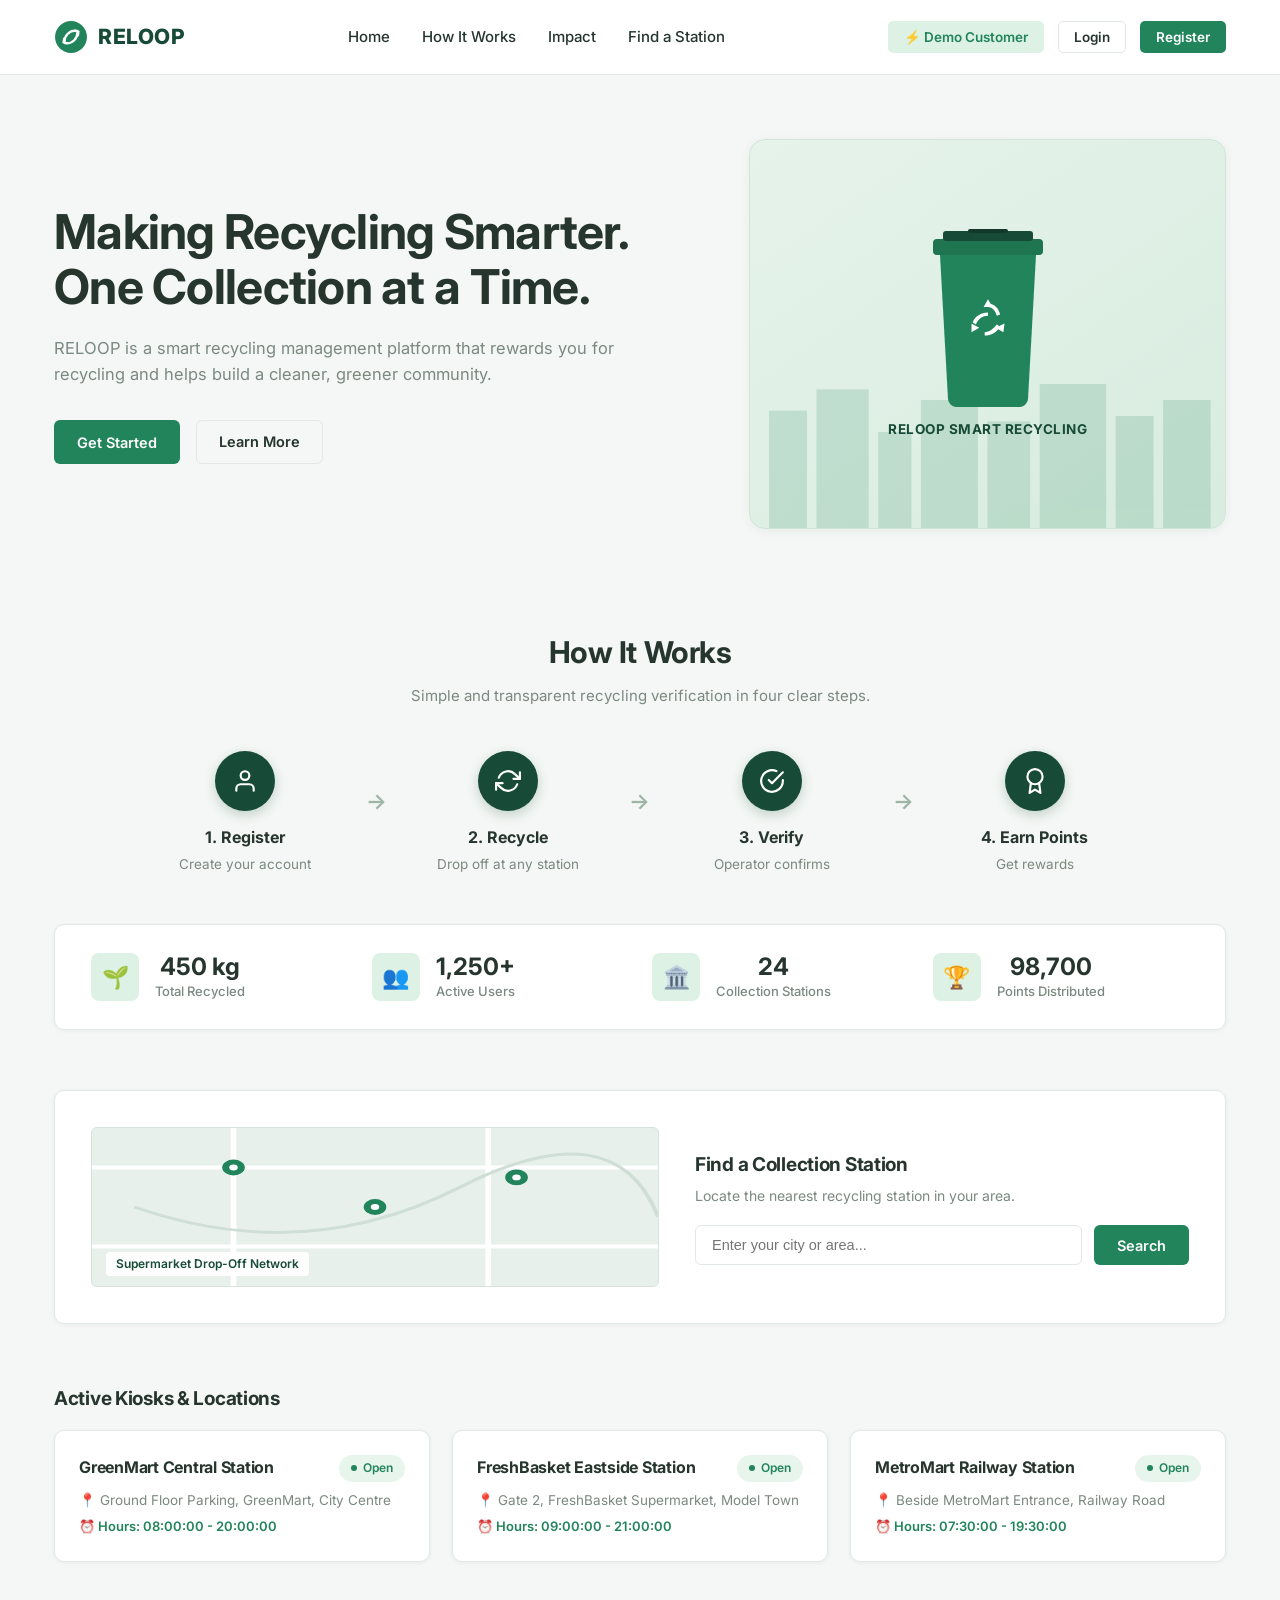
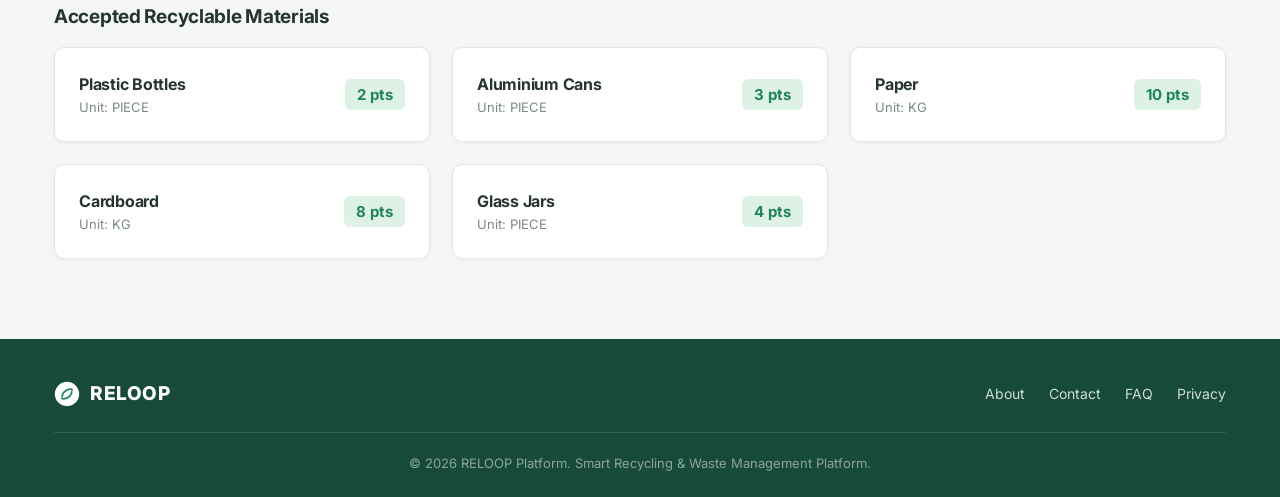
==== commit 738bd875: "fix: resolve undefined issue with reflection JsonUtil, add 1-click login buttons, add success popup " ====
--- a/web/index.html
+++ b/web/index.html
@@ -13,10 +13,10 @@
     <div class="container pub-nav">
       <a href="index.html" class="logo-brand">
         <!-- Circular Leaf Logo SVG -->
-        <svg width="32" height="32" viewBox="0 0 32 32" fill="none" xmlns="http://www.w3.org/2000/svg">
+        <svg width="34" height="34" viewBox="0 0 32 32" fill="none" xmlns="http://www.w3.org/2000/svg">
           <circle cx="16" cy="16" r="15" fill="#21845A"/>
-          <path d="M10 20C10 14.5 14.5 10 20 10C21.5 10 23 11 23 11M23 11L19.5 10M23 11L22.5 14.5" stroke="#FFFFFF" stroke-width="2" stroke-linecap="round" stroke-linejoin="round"/>
-          <path d="M22 12C22 17.5 17.5 22 12 22C10.5 22 9 21 9 21M9 21L12.5 22M9 21L9.5 17.5" stroke="#FFFFFF" stroke-width="2" stroke-linecap="round" stroke-linejoin="round"/>
+          <path d="M10 20C10 14.5 14.5 10 20 10C21.5 10 23 11 23 11M23 11L19.5 10M23 11L22.5 14.5" stroke="#FFFFFF" stroke-width="2.2" stroke-linecap="round" stroke-linejoin="round"/>
+          <path d="M22 12C22 17.5 17.5 22 12 22C10.5 22 9 21 9 21M9 21L12.5 22M9 21L9.5 17.5" stroke="#FFFFFF" stroke-width="2.2" stroke-linecap="round" stroke-linejoin="round"/>
         </svg>
         <span>RELOOP</span>
       </a>
@@ -29,6 +29,8 @@
       </ul>
 
       <div class="pub-nav-actions">
+        <!-- Quick 1-Click Access Pill for convenience -->
+        <button class="btn btn-secondary btn-sm" onclick="quickLogin('customer')">⚡ Demo Customer</button>
         <button class="btn btn-outline btn-sm" onclick="openAuthModal('login')">Login</button>
         <button class="btn btn-primary btn-sm" onclick="openAuthModal('register')">Register</button>
       </div>
@@ -53,7 +55,7 @@
         <!-- Clean Hero Visual Graphic -->
         <div class="hero-visual-card">
           <!-- City outline in background -->
-          <svg style="position: absolute; bottom: 0; width: 100%; height: 160px; opacity: 0.15;" viewBox="0 0 500 150" preserveAspectRatio="none">
+          <svg style="position: absolute; bottom: 0; width: 100%; height: 160px; opacity: 0.16;" viewBox="0 0 500 150" preserveAspectRatio="none">
             <rect x="20" y="40" width="40" height="110" fill="#21845A"/>
             <rect x="70" y="20" width="55" height="130" fill="#21845A"/>
             <rect x="135" y="60" width="35" height="90" fill="#21845A"/>
@@ -83,7 +85,7 @@
                 <path d="M9 25C11 20 15 17 20 17V14C13 14 8 18 6 23L9 25Z" fill="#FFFFFF"/>
               </g>
             </svg>
-            <div style="font-size: 13px; font-weight: 700; color: #174B37; margin-top: 8px; letter-spacing: 0.5px;">RELOOP SMART RECYCLING</div>
+            <div style="font-size: 13.5px; font-weight: 700; color: #174B37; margin-top: 10px; letter-spacing: 0.5px;">RELOOP SMART RECYCLING</div>
           </div>
         </div>
       </div>
@@ -100,7 +102,7 @@
         <!-- Step 1 -->
         <div class="step-item">
           <div class="step-icon-circle">
-            <svg width="24" height="24" viewBox="0 0 24 24" fill="none" stroke="currentColor" stroke-width="2" stroke-linecap="round" stroke-linejoin="round">
+            <svg width="26" height="26" viewBox="0 0 24 24" fill="none" stroke="currentColor" stroke-width="2" stroke-linecap="round" stroke-linejoin="round">
               <path d="M20 21v-2a4 4 0 0 0-4-4H8a4 4 0 0 0-4 4v2"></path>
               <circle cx="12" cy="7" r="4"></circle>
             </svg>
@@ -114,7 +116,7 @@
         <!-- Step 2 -->
         <div class="step-item">
           <div class="step-icon-circle">
-            <svg width="24" height="24" viewBox="0 0 24 24" fill="none" stroke="currentColor" stroke-width="2" stroke-linecap="round" stroke-linejoin="round">
+            <svg width="26" height="26" viewBox="0 0 24 24" fill="none" stroke="currentColor" stroke-width="2" stroke-linecap="round" stroke-linejoin="round">
               <polyline points="23 4 23 10 17 10"></polyline>
               <polyline points="1 20 1 14 7 14"></polyline>
               <path d="M3.51 9a9 9 0 0 1 14.85-3.36L23 10M1 14l4.64 4.36A9 9 0 0 0 20.49 15"></path>
@@ -129,7 +131,7 @@
         <!-- Step 3 -->
         <div class="step-item">
           <div class="step-icon-circle">
-            <svg width="24" height="24" viewBox="0 0 24 24" fill="none" stroke="currentColor" stroke-width="2" stroke-linecap="round" stroke-linejoin="round">
+            <svg width="26" height="26" viewBox="0 0 24 24" fill="none" stroke="currentColor" stroke-width="2" stroke-linecap="round" stroke-linejoin="round">
               <path d="M22 11.08V12a10 10 0 1 1-5.93-9.14"></path>
               <polyline points="22 4 12 14.01 9 11.01"></polyline>
             </svg>
@@ -143,7 +145,7 @@
         <!-- Step 4 -->
         <div class="step-item">
           <div class="step-icon-circle">
-            <svg width="24" height="24" viewBox="0 0 24 24" fill="none" stroke="currentColor" stroke-width="2" stroke-linecap="round" stroke-linejoin="round">
+            <svg width="26" height="26" viewBox="0 0 24 24" fill="none" stroke="currentColor" stroke-width="2" stroke-linecap="round" stroke-linejoin="round">
               <circle cx="12" cy="8" r="7"></circle>
               <polyline points="8.21 13.89 7 23 12 20 17 23 15.79 13.88"></polyline>
             </svg>
@@ -191,10 +193,8 @@
         <div style="background: #E8F0EC; border-radius: var(--radius-sm); height: 160px; display: flex; align-items: center; justify-content: center; position: relative; overflow: hidden; border: 1px solid #D6E4DC;">
           <!-- SVG Map Pin Graphics -->
           <svg width="100%" height="100%" viewBox="0 0 400 160" preserveAspectRatio="none">
-            <!-- Road lines -->
             <path d="M0 40 H400 M0 120 H400 M100 0 V160 M280 0 V160" stroke="#FFFFFF" stroke-width="4"/>
             <path d="M30 80 Q 150 140 260 60 T 400 90" stroke="#D0DFD6" stroke-width="3" fill="none"/>
-            <!-- Pins -->
             <g transform="translate(90, 30)">
               <circle cx="10" cy="10" r="8" fill="#21845A"/>
               <circle cx="10" cy="10" r="3" fill="#FFFFFF"/>
@@ -208,27 +208,35 @@
               <circle cx="10" cy="10" r="3" fill="#FFFFFF"/>
             </g>
           </svg>
-          <div style="position: absolute; bottom: 10px; left: 14px; font-size: 11px; font-weight: 600; color: var(--dark-forest); background: rgba(255,255,255,0.9); padding: 2px 8px; border-radius: 4px;">
+          <div style="position: absolute; bottom: 10px; left: 14px; font-size: 12px; font-weight: 600; color: var(--dark-forest); background: rgba(255,255,255,0.92); padding: 3px 10px; border-radius: 4px;">
             Supermarket Drop-Off Network
           </div>
         </div>
 
         <!-- Search Form -->
         <div style="text-align: left;">
-          <h3 style="font-size: 18px; margin-bottom: 4px;">Find a Collection Station</h3>
-          <p style="font-size: 13px; color: var(--text-secondary);">Locate the nearest recycling station in your area.</p>
+          <h3 style="font-size: 19px; margin-bottom: 6px;">Find a Collection Station</h3>
+          <p style="font-size: 14px; color: var(--text-secondary);">Locate the nearest recycling station in your area.</p>
           <div class="locator-search-bar">
-            <input type="text" class="locator-search-input" placeholder="Enter your location...">
+            <input type="text" class="locator-search-input" placeholder="Enter your city or area...">
             <button class="btn btn-primary" onclick="openAuthModal('login')">Search</button>
           </div>
         </div>
       </div>
 
-      <!-- Live Stations & Rates Grid -->
+      <!-- Live Stations Grid -->
       <div style="margin-top: 30px; text-align: left;">
-        <h3 style="font-size: 18px; margin-bottom: 16px;">Active Kiosks & Accepted Rates</h3>
+        <h3 style="font-size: 19px; margin-bottom: 16px;">Active Kiosks & Locations</h3>
         <div class="metric-cards-grid" id="landing-stations-grid">
           <!-- Dynamically populated from /api/stations -->
+        </div>
+      </div>
+
+      <!-- Materials Exchange Rates Grid -->
+      <div style="margin-top: 40px; text-align: left;">
+        <h3 style="font-size: 19px; margin-bottom: 16px;">Accepted Recyclable Materials</h3>
+        <div class="metric-cards-grid" id="landing-materials-grid">
+          <!-- Dynamically populated from /api/materials -->
         </div>
       </div>
 
@@ -240,12 +248,12 @@
     <div class="container">
       <div class="pub-footer-inner">
         <a href="index.html" class="logo-brand" style="color: #FFFFFF;">
-          <svg width="24" height="24" viewBox="0 0 32 32" fill="none">
+          <svg width="26" height="26" viewBox="0 0 32 32" fill="none">
             <circle cx="16" cy="16" r="15" fill="#FFFFFF"/>
-            <path d="M10 20C10 14.5 14.5 10 20 10C21.5 10 23 11 23 11" stroke="#21845A" stroke-width="2"/>
-            <path d="M22 12C22 17.5 17.5 22 12 22C10.5 22 9 21 9 21" stroke="#21845A" stroke-width="2"/>
+            <path d="M10 20C10 14.5 14.5 10 20 10C21.5 10 23 11 23 11" stroke="#21845A" stroke-width="2.2"/>
+            <path d="M22 12C22 17.5 17.5 22 12 22C10.5 22 9 21 9 21" stroke="#21845A" stroke-width="2.2"/>
           </svg>
-          <span style="color: #FFFFFF; font-size: 18px;">RELOOP</span>
+          <span style="color: #FFFFFF; font-size: 19px;">RELOOP</span>
         </a>
 
         <div class="pub-footer-links">
@@ -261,49 +269,69 @@
     </div>
   </footer>
 
-  <!-- Auth Modal -->
+  <!-- Auth Modal with Clickable 1-Click Login -->
   <div class="modal-overlay" id="auth-modal">
     <div class="modal-card">
       <div class="modal-header">
-        <h3 class="modal-title" id="auth-modal-title">Access RELOOP</h3>
+        <h3 class="modal-title" id="auth-modal-title">Sign In to RELOOP</h3>
         <button class="modal-close" onclick="closeAuthModal()">&times;</button>
       </div>
       <div class="modal-body">
+        
+        <!-- 1-Click Quick Login Buttons (No Typing Needed!) -->
+        <div style="margin-bottom: 18px;">
+          <div style="font-size: 13px; font-weight: 700; color: var(--text-secondary); text-transform: uppercase; letter-spacing: 0.5px; margin-bottom: 8px;">
+            1-Click Instant Login:
+          </div>
+          <div class="quick-login-grid">
+            <button type="button" class="quick-login-btn" onclick="quickLogin('customer')">
+              <span>👤 <strong>Customer (Emma)</strong></span>
+              <span class="quick-login-tag">1-Click &rarr;</span>
+            </button>
+            <button type="button" class="quick-login-btn" onclick="quickLogin('operator')">
+              <span>⚖️ <strong>Operator (Station 1)</strong></span>
+              <span class="quick-login-tag">1-Click &rarr;</span>
+            </button>
+            <button type="button" class="quick-login-btn" onclick="quickLogin('admin')">
+              <span>🛡️ <strong>Platform Admin</strong></span>
+              <span class="quick-login-tag">1-Click &rarr;</span>
+            </button>
+          </div>
+        </div>
+
+        <div style="text-align: center; position: relative; margin: 18px 0;">
+          <hr style="border: 0; border-top: 1px solid var(--border-color);">
+          <span style="position: absolute; top: -10px; left: 50%; transform: translateX(-50%); background: #FFFFFF; padding: 0 10px; font-size: 12px; color: var(--text-secondary);">or enter credentials</span>
+        </div>
+
         <div class="tabs">
           <button class="tab active" id="tab-login" onclick="switchAuthTab('login')">Sign In</button>
-          <button class="tab" id="tab-register" onclick="switchAuthTab('register')">Create Account</button>
-        </div>
-
-        <!-- Login Form -->
+          <button class="tab" id="tab-register" onclick="switchAuthTab('register')">Register</button>
+        </div>
+
+        <!-- Standard Login Form -->
         <form id="login-form" onsubmit="handleLogin(event)">
           <div class="form-group">
             <label class="form-label">Email Address</label>
-            <input type="email" id="login-email" class="form-control" placeholder="name@example.com" required>
+            <input type="email" id="login-email" class="form-control" value="customer@reloop.com" required>
           </div>
           <div class="form-group">
             <label class="form-label">Password</label>
-            <input type="password" id="login-password" class="form-control" placeholder="••••••••" required>
-          </div>
-          <div id="login-error" style="color: var(--danger-color); font-size: 13px; margin-bottom: 12px;"></div>
+            <input type="password" id="login-password" class="form-control" value="customer123" required>
+          </div>
+          <div id="login-error" style="color: var(--danger-color); font-size: 13.5px; margin-bottom: 14px;"></div>
           <button type="submit" class="btn btn-primary" style="width: 100%;">Sign In</button>
-
-          <div style="margin-top: 18px; font-size: 12px; color: var(--text-secondary); background: var(--bg-page); padding: 10px; border-radius: var(--radius-sm); border: 1px solid var(--border-color);">
-            <strong>Demo Accounts:</strong><br>
-            • Customer: <code>customer@reloop.com</code> / <code>customer123</code><br>
-            • Operator: <code>operator@reloop.com</code> / <code>operator123</code><br>
-            • Admin: <code>admin@reloop.com</code> / <code>admin123</code>
-          </div>
         </form>
 
-        <!-- Register Form -->
+        <!-- Standard Register Form -->
         <form id="register-form" style="display: none;" onsubmit="handleRegister(event)">
           <div class="form-group">
             <label class="form-label">Full Name</label>
-            <input type="text" id="reg-name" class="form-control" placeholder="Jane Doe" required>
+            <input type="text" id="reg-name" class="form-control" placeholder="Emma Watson" required>
           </div>
           <div class="form-group">
             <label class="form-label">Email Address</label>
-            <input type="email" id="reg-email" class="form-control" placeholder="name@example.com" required>
+            <input type="email" id="reg-email" class="form-control" placeholder="emma@example.com" required>
           </div>
           <div class="form-group">
             <label class="form-label">Password</label>
@@ -327,7 +355,7 @@
             <label class="form-label">Phone Number</label>
             <input type="text" id="reg-phone" class="form-control" placeholder="+91 98765 43210">
           </div>
-          <div id="reg-error" style="color: var(--danger-color); font-size: 13px; margin-bottom: 12px;"></div>
+          <div id="reg-error" style="color: var(--danger-color); font-size: 13.5px; margin-bottom: 14px;"></div>
           <button type="submit" class="btn btn-primary" style="width: 100%;">Create Account</button>
         </form>
       </div>
--- a/web/css/style.css
+++ b/web/css/style.css
@@ -3,9 +3,10 @@
    Design System: Professional Environmental SaaS
    Palette: Primary Green #21845A, Dark Forest #174B37, Background #F4F7F5,
             Cards #FFFFFF, Text #26352E, Muted Text #7B8981, Highlight #DDF2E5
+   Typography: Regular standard SaaS scale (base 15px, comfortable reading)
    ========================================================================== */
 
-@import url('https://fonts.googleapis.com/css2?family=Inter:wght@400;500;600;700&display=swap');
+@import url('https://fonts.googleapis.com/css2?family=Inter:wght@400;500;600;700;800&display=swap');
 
 :root {
   --primary-green: #21845A;
@@ -30,9 +31,9 @@
   --danger-color: #D94848;
   --danger-hover: #BF3636;
 
-  --shadow-sm: 0 1px 3px rgba(38, 53, 46, 0.05);
-  --shadow-card: 0 2px 8px rgba(38, 53, 46, 0.06);
-  --shadow-modal: 0 12px 32px rgba(23, 75, 55, 0.16);
+  --shadow-sm: 0 1px 4px rgba(38, 53, 46, 0.05);
+  --shadow-card: 0 2px 10px rgba(38, 53, 46, 0.06);
+  --shadow-modal: 0 16px 40px rgba(23, 75, 55, 0.18);
 
   --radius-sm: 6px;
   --radius-md: 10px;
@@ -52,14 +53,15 @@
   font-family: 'Inter', -apple-system, BlinkMacSystemFont, "Segoe UI", Roboto, sans-serif;
   background-color: var(--bg-page);
   color: var(--text-main);
-  line-height: 1.5;
+  font-size: 15px; /* Standard regular font size */
+  line-height: 1.55;
   -webkit-font-smoothing: antialiased;
 }
 
 /* Container */
 .container {
   width: 100%;
-  max-width: 1200px;
+  max-width: 1220px;
   margin: 0 auto;
   padding: 0 24px;
 }
@@ -68,11 +70,12 @@
 h1, h2, h3, h4, h5, h6 {
   color: var(--text-main);
   font-weight: 700;
-  letter-spacing: -0.02em;
+  letter-spacing: -0.015em;
 }
 
 p {
   color: var(--text-secondary);
+  font-size: 15px;
 }
 
 a {
@@ -91,8 +94,8 @@
   align-items: center;
   justify-content: center;
   gap: 8px;
-  padding: 9px 20px;
-  font-size: 14px;
+  padding: 10px 22px;
+  font-size: 14.5px;
   font-weight: 600;
   border-radius: var(--radius-sm);
   border: 1px solid transparent;
@@ -152,10 +155,59 @@
   background-color: var(--danger-hover);
 }
 
+.btn-danger-light {
+  background-color: #FDE8E8;
+  color: var(--danger-color);
+  border: 1px solid #F5C6C6;
+}
+
+.btn-danger-light:hover {
+  background-color: #FBD5D5;
+}
+
 .btn-sm {
-  padding: 6px 12px;
-  font-size: 13px;
+  padding: 7px 15px;
+  font-size: 13.5px;
+  border-radius: 5px;
+}
+
+/* 1-Click Quick Login Buttons */
+.quick-login-grid {
+  display: grid;
+  grid-template-columns: 1fr;
+  gap: 8px;
+  margin-bottom: 18px;
+}
+
+.quick-login-btn {
+  display: flex;
+  align-items: center;
+  justify-content: space-between;
+  padding: 10px 14px;
+  background: #FFFFFF;
+  border: 1px solid var(--border-color);
+  border-radius: var(--radius-sm);
+  font-size: 13.5px;
+  font-weight: 600;
+  color: var(--text-main);
+  cursor: pointer;
+  transition: var(--transition);
+  text-align: left;
+}
+
+.quick-login-btn:hover {
+  border-color: var(--primary-green);
+  background: var(--highlight-light);
+  color: var(--primary-green);
+}
+
+.quick-login-tag {
+  font-size: 11px;
+  padding: 2px 8px;
   border-radius: 4px;
+  background: #EAF4EE;
+  color: var(--primary-green);
+  font-weight: 700;
 }
 
 /* ==========================================================================
@@ -173,7 +225,7 @@
   display: flex;
   align-items: center;
   justify-content: space-between;
-  height: 72px;
+  height: 74px;
 }
 
 .logo-brand {
@@ -184,7 +236,7 @@
 }
 
 .logo-brand span {
-  font-size: 20px;
+  font-size: 21px;
   font-weight: 800;
   letter-spacing: 0.5px;
   color: var(--dark-forest);
@@ -193,12 +245,12 @@
 .pub-nav-links {
   display: flex;
   align-items: center;
-  gap: 28px;
+  gap: 32px;
   list-style: none;
 }
 
 .pub-nav-link {
-  font-size: 14px;
+  font-size: 15px;
   font-weight: 500;
   color: var(--text-main);
 }
@@ -210,38 +262,39 @@
 .pub-nav-actions {
   display: flex;
   align-items: center;
-  gap: 12px;
+  gap: 14px;
 }
 
 /* Hero Section */
 .pub-hero {
-  padding: 60px 0;
+  padding: 64px 0 50px;
 }
 
 .pub-hero-grid {
   display: grid;
-  grid-template-columns: 1.1fr 0.9fr;
-  gap: 48px;
+  grid-template-columns: 1.15fr 0.85fr;
+  gap: 50px;
   align-items: center;
 }
 
 .pub-hero-title {
-  font-size: 46px;
-  line-height: 1.18;
-  color: var(--text-main);
-  margin-bottom: 18px;
+  font-size: 48px;
+  line-height: 1.16;
+  color: var(--text-main);
+  margin-bottom: 20px;
 }
 
 .pub-hero-desc {
-  font-size: 16px;
+  font-size: 16.5px;
   line-height: 1.6;
   color: var(--text-secondary);
-  margin-bottom: 30px;
+  margin-bottom: 32px;
+  max-width: 580px;
 }
 
 .pub-hero-btns {
   display: flex;
-  gap: 14px;
+  gap: 16px;
 }
 
 /* Hero Graphic Illustration */
@@ -250,7 +303,7 @@
   background: linear-gradient(145deg, #E6F3EB 0%, #D8ECDF 100%);
   border-radius: var(--radius-lg);
   overflow: hidden;
-  height: 380px;
+  height: 390px;
   display: flex;
   align-items: center;
   justify-content: center;
@@ -273,25 +326,24 @@
 }
 
 .sec-heading {
-  font-size: 28px;
+  font-size: 30px;
   font-weight: 700;
   color: var(--text-main);
   margin-bottom: 8px;
 }
 
 .sec-sub {
-  font-size: 14px;
+  font-size: 15px;
   color: var(--text-secondary);
-  margin-bottom: 40px;
+  margin-bottom: 44px;
 }
 
 .steps-row {
   display: flex;
   align-items: center;
   justify-content: space-between;
-  max-width: 960px;
+  max-width: 980px;
   margin: 0 auto 50px;
-  position: relative;
 }
 
 .step-item {
@@ -299,12 +351,12 @@
   flex-direction: column;
   align-items: center;
   text-align: center;
-  width: 180px;
+  width: 190px;
 }
 
 .step-icon-circle {
-  width: 58px;
-  height: 58px;
+  width: 60px;
+  height: 60px;
   border-radius: 50%;
   background: var(--dark-forest);
   color: #FFFFFF;
@@ -312,24 +364,24 @@
   align-items: center;
   justify-content: center;
   margin-bottom: 14px;
-  box-shadow: 0 4px 10px rgba(23, 75, 55, 0.2);
+  box-shadow: 0 4px 12px rgba(23, 75, 55, 0.22);
 }
 
 .step-title {
-  font-size: 15px;
+  font-size: 16px;
   font-weight: 700;
   color: var(--text-main);
   margin-bottom: 4px;
 }
 
 .step-desc {
-  font-size: 12px;
+  font-size: 13.5px;
   color: var(--text-secondary);
 }
 
 .step-arrow {
-  color: #A9BDB2;
-  font-size: 20px;
+  color: #9DB4A7;
+  font-size: 22px;
   font-weight: 600;
   margin-bottom: 24px;
 }
@@ -339,10 +391,10 @@
   background: #FFFFFF;
   border: 1px solid var(--border-color);
   border-radius: var(--radius-md);
-  padding: 24px 32px;
+  padding: 28px 36px;
   display: grid;
   grid-template-columns: repeat(4, 1fr);
-  gap: 20px;
+  gap: 24px;
   box-shadow: var(--shadow-sm);
   margin-bottom: 60px;
 }
@@ -354,26 +406,26 @@
 }
 
 .stat-icon {
-  width: 44px;
-  height: 44px;
+  width: 48px;
+  height: 48px;
   border-radius: 8px;
   background: var(--highlight-light);
   color: var(--primary-green);
   display: flex;
   align-items: center;
   justify-content: center;
-  font-size: 20px;
+  font-size: 22px;
 }
 
 .stat-num {
-  font-size: 22px;
+  font-size: 24px;
   font-weight: 700;
   color: var(--text-main);
   line-height: 1.1;
 }
 
 .stat-lbl {
-  font-size: 12px;
+  font-size: 13px;
   color: var(--text-secondary);
   font-weight: 500;
 }
@@ -383,10 +435,10 @@
   background: #FFFFFF;
   border: 1px solid var(--border-color);
   border-radius: var(--radius-md);
-  padding: 32px;
+  padding: 36px;
   display: grid;
-  grid-template-columns: 1.1fr 1fr;
-  gap: 32px;
+  grid-template-columns: 1.15fr 1fr;
+  gap: 36px;
   align-items: center;
   box-shadow: var(--shadow-sm);
   margin-bottom: 60px;
@@ -394,16 +446,16 @@
 
 .locator-search-bar {
   display: flex;
-  gap: 10px;
-  margin-top: 16px;
+  gap: 12px;
+  margin-top: 18px;
 }
 
 .locator-search-input {
   flex: 1;
-  padding: 10px 14px;
+  padding: 11px 16px;
   border: 1px solid var(--border-color);
   border-radius: var(--radius-sm);
-  font-size: 14px;
+  font-size: 14.5px;
   outline: none;
 }
 
@@ -415,7 +467,7 @@
 .pub-footer {
   background: var(--dark-forest);
   color: #FFFFFF;
-  padding: 36px 0 24px;
+  padding: 40px 0 24px;
 }
 
 .pub-footer-inner {
@@ -428,23 +480,23 @@
 
 .pub-footer-links {
   display: flex;
-  gap: 20px;
+  gap: 24px;
 }
 
 .pub-footer-links a {
-  color: rgba(255, 255, 255, 0.75);
+  color: rgba(255, 255, 255, 0.8);
+  font-size: 14px;
+}
+
+.pub-footer-links a:hover {
+  color: #FFFFFF;
+}
+
+.pub-footer-copy {
   font-size: 13px;
-}
-
-.pub-footer-links a:hover {
-  color: #FFFFFF;
-}
-
-.pub-footer-copy {
-  font-size: 12px;
-  color: rgba(255, 255, 255, 0.45);
+  color: rgba(255, 255, 255, 0.5);
   text-align: center;
-  padding-top: 18px;
+  padding-top: 20px;
 }
 
 /* ==========================================================================
@@ -457,7 +509,7 @@
 
 /* Sidebar Navigation */
 .dash-sidebar {
-  width: 230px;
+  width: 240px;
   background: var(--dark-forest);
   color: #FFFFFF;
   display: flex;
@@ -478,7 +530,7 @@
 }
 
 .sidebar-brand span {
-  font-size: 18px;
+  font-size: 19px;
   font-weight: 800;
   letter-spacing: 0.5px;
   color: #FFFFFF;
@@ -488,7 +540,7 @@
   padding: 20px 12px;
   display: flex;
   flex-direction: column;
-  gap: 4px;
+  gap: 6px;
   flex: 1;
 }
 
@@ -496,9 +548,9 @@
   display: flex;
   align-items: center;
   gap: 12px;
-  padding: 10px 14px;
-  color: rgba(255, 255, 255, 0.78);
-  font-size: 13.5px;
+  padding: 11px 16px;
+  color: rgba(255, 255, 255, 0.8);
+  font-size: 14.5px;
   font-weight: 500;
   border-radius: var(--radius-sm);
   text-decoration: none;
@@ -507,7 +559,7 @@
 }
 
 .nav-item:hover {
-  background: rgba(255, 255, 255, 0.08);
+  background: rgba(255, 255, 255, 0.09);
   color: #FFFFFF;
 }
 
@@ -523,7 +575,7 @@
   color: #FFFFFF;
   font-size: 11px;
   font-weight: 700;
-  padding: 2px 7px;
+  padding: 2px 8px;
   border-radius: var(--radius-pill);
 }
 
@@ -536,7 +588,7 @@
 .dash-main {
   flex: 1;
   background: var(--bg-page);
-  padding: 32px 40px 60px;
+  padding: 34px 44px 60px;
   overflow-y: auto;
 }
 
@@ -544,46 +596,46 @@
   display: flex;
   align-items: center;
   justify-content: space-between;
-  margin-bottom: 28px;
+  margin-bottom: 30px;
 }
 
 .dash-title-group h1 {
-  font-size: 26px;
+  font-size: 28px;
   font-weight: 700;
   color: var(--text-main);
   line-height: 1.2;
 }
 
 .dash-title-group p {
-  font-size: 13px;
+  font-size: 14px;
   color: var(--text-secondary);
-  margin-top: 2px;
+  margin-top: 3px;
 }
 
 .dash-profile-pill {
   display: flex;
   align-items: center;
-  gap: 8px;
+  gap: 10px;
   background: #FFFFFF;
   border: 1px solid var(--border-color);
-  padding: 6px 14px;
+  padding: 7px 16px;
   border-radius: var(--radius-pill);
-  font-size: 13px;
+  font-size: 14px;
   font-weight: 500;
   color: var(--text-main);
   box-shadow: var(--shadow-sm);
 }
 
 .profile-avatar-circle {
-  width: 26px;
-  height: 26px;
+  width: 28px;
+  height: 28px;
   border-radius: 50%;
   background: var(--primary-green);
   color: #FFFFFF;
   display: flex;
   align-items: center;
   justify-content: center;
-  font-size: 12px;
+  font-size: 13px;
   font-weight: 700;
 }
 
@@ -591,36 +643,37 @@
 .metric-cards-grid {
   display: grid;
   grid-template-columns: repeat(3, 1fr);
-  gap: 20px;
-  margin-bottom: 28px;
+  gap: 22px;
+  margin-bottom: 30px;
 }
 
 .metric-cards-grid-4 {
   display: grid;
   grid-template-columns: repeat(4, 1fr);
-  gap: 20px;
-  margin-bottom: 28px;
+  gap: 22px;
+  margin-bottom: 30px;
 }
 
 .metric-card {
   background: #FFFFFF;
   border: 1px solid var(--border-color);
   border-radius: var(--radius-md);
-  padding: 20px;
-  display: flex;
-  align-items: center;
-  gap: 16px;
+  padding: 22px;
+  display: flex;
+  align-items: center;
+  gap: 18px;
   box-shadow: var(--shadow-sm);
 }
 
 .metric-card-icon {
-  width: 48px;
-  height: 48px;
-  border-radius: 8px;
+  width: 52px;
+  height: 52px;
+  border-radius: 10px;
   display: flex;
   align-items: center;
   justify-content: center;
-  font-size: 22px;
+  font-size: 24px;
+  flex-shrink: 0;
 }
 
 .icon-green-bg {
@@ -639,16 +692,17 @@
 }
 
 .metric-val {
-  font-size: 24px;
-  font-weight: 700;
-  color: var(--text-main);
-  line-height: 1.1;
+  font-size: 26px;
+  font-weight: 700;
+  color: var(--text-main);
+  line-height: 1.15;
 }
 
 .metric-title {
-  font-size: 12px;
+  font-size: 13px;
   font-weight: 500;
   color: var(--text-secondary);
+  margin-top: 2px;
 }
 
 /* 2-Column Dashboard Layout */
@@ -656,7 +710,7 @@
   display: grid;
   grid-template-columns: 1.6fr 1fr;
   gap: 24px;
-  margin-bottom: 28px;
+  margin-bottom: 30px;
 }
 
 /* SaaS Card Component */
@@ -664,7 +718,7 @@
   background: #FFFFFF;
   border: 1px solid var(--border-color);
   border-radius: var(--radius-md);
-  padding: 22px;
+  padding: 24px;
   box-shadow: var(--shadow-sm);
 }
 
@@ -672,20 +726,21 @@
   display: flex;
   align-items: center;
   justify-content: space-between;
-  margin-bottom: 16px;
+  margin-bottom: 18px;
 }
 
 .card-header-flex h2,
 .card-header-flex h3 {
-  font-size: 16px;
+  font-size: 17px;
   font-weight: 700;
   color: var(--text-main);
 }
 
 .card-action-link {
-  font-size: 13px;
+  font-size: 13.5px;
   font-weight: 600;
   color: var(--primary-green);
+  cursor: pointer;
 }
 
 /* SaaS Tables */
@@ -693,22 +748,22 @@
   width: 100%;
   border-collapse: collapse;
   text-align: left;
-  font-size: 13px;
+  font-size: 14px;
 }
 
 .saas-table th {
-  padding: 10px 14px;
+  padding: 12px 16px;
   background: #FAFCFA;
   color: var(--text-secondary);
   font-weight: 600;
-  font-size: 11.5px;
+  font-size: 12.5px;
   text-transform: uppercase;
   letter-spacing: 0.5px;
   border-bottom: 1px solid var(--border-color);
 }
 
 .saas-table td {
-  padding: 12px 14px;
+  padding: 14px 16px;
   border-bottom: 1px solid var(--border-subtle);
   color: var(--text-main);
   vertical-align: middle;
@@ -727,9 +782,9 @@
   display: inline-flex;
   align-items: center;
   gap: 6px;
-  padding: 3px 10px;
+  padding: 4px 12px;
   border-radius: var(--radius-pill);
-  font-size: 11.5px;
+  font-size: 12px;
   font-weight: 600;
 }
 
@@ -769,7 +824,7 @@
   background: linear-gradient(135deg, var(--dark-forest) 0%, var(--primary-green) 100%);
   color: #FFFFFF;
   border-radius: var(--radius-md);
-  padding: 24px 32px;
+  padding: 26px 36px;
   display: flex;
   align-items: center;
   justify-content: space-between;
@@ -781,19 +836,20 @@
 .banner-content {
   position: relative;
   z-index: 2;
-  max-width: 520px;
+  max-width: 540px;
 }
 
 .banner-content h3 {
-  font-size: 20px;
-  color: #FFFFFF;
-  font-weight: 700;
-  margin-bottom: 4px;
+  font-size: 21px;
+  color: #FFFFFF;
+  font-weight: 700;
+  margin-bottom: 6px;
 }
 
 .banner-content p {
-  color: rgba(255, 255, 255, 0.85);
-  font-size: 13.5px;
+  color: rgba(255, 255, 255, 0.88);
+  font-size: 14.5px;
+  line-height: 1.5;
 }
 
 /* Station Preview Card */
@@ -801,8 +857,7 @@
   background: #FAFCFA;
   border: 1px solid var(--border-color);
   border-radius: var(--radius-sm);
-  padding: 16px;
-  margin-top: 10px;
+  padding: 18px;
 }
 
 .station-preview-img {
@@ -813,27 +868,27 @@
   display: flex;
   align-items: center;
   justify-content: center;
-  margin-bottom: 12px;
+  margin-bottom: 14px;
   color: var(--primary-green);
 }
 
 /* Forms */
 .form-group {
-  margin-bottom: 16px;
+  margin-bottom: 18px;
 }
 
 .form-label {
   display: block;
-  font-size: 12.5px;
+  font-size: 13.5px;
   font-weight: 600;
   color: var(--text-main);
-  margin-bottom: 6px;
+  margin-bottom: 7px;
 }
 
 .form-control {
   width: 100%;
-  padding: 9px 12px;
-  font-size: 13.5px;
+  padding: 10px 14px;
+  font-size: 14.5px;
   font-family: inherit;
   border: 1px solid var(--border-color);
   border-radius: var(--radius-sm);
@@ -853,12 +908,12 @@
   background: #FAFCFA;
   border: 1px solid var(--border-color);
   border-radius: var(--radius-md);
-  padding: 24px;
+  padding: 26px;
   text-align: center;
 }
 
 .points-preview-num {
-  font-size: 38px;
+  font-size: 40px;
   font-weight: 800;
   color: var(--primary-green);
   margin: 12px 0 20px;
@@ -866,29 +921,29 @@
 
 /* Progress bar in Admin */
 .progress-container {
-  margin-bottom: 14px;
+  margin-bottom: 16px;
 }
 
 .progress-header {
   display: flex;
   justify-content: space-between;
-  font-size: 12.5px;
+  font-size: 13.5px;
   font-weight: 500;
-  margin-bottom: 4px;
+  margin-bottom: 5px;
 }
 
 .progress-track {
   width: 100%;
-  height: 8px;
+  height: 9px;
   background: #E8EDE9;
-  border-radius: 4px;
+  border-radius: 5px;
   overflow: hidden;
 }
 
 .progress-bar-fill {
   height: 100%;
   background: var(--primary-green);
-  border-radius: 4px;
+  border-radius: 5px;
 }
 
 /* Modal */
@@ -898,7 +953,7 @@
   left: 0;
   width: 100vw;
   height: 100vh;
-  background: rgba(23, 75, 55, 0.4);
+  background: rgba(23, 75, 55, 0.45);
   backdrop-filter: blur(4px);
   display: none;
   align-items: center;
@@ -915,13 +970,13 @@
   border-radius: var(--radius-md);
   box-shadow: var(--shadow-modal);
   width: 100%;
-  max-width: 460px;
+  max-width: 490px;
   border: 1px solid var(--border-color);
   overflow: hidden;
 }
 
 .modal-header {
-  padding: 18px 24px;
+  padding: 20px 26px;
   border-bottom: 1px solid var(--border-color);
   display: flex;
   align-items: center;
@@ -929,7 +984,7 @@
 }
 
 .modal-title {
-  font-size: 18px;
+  font-size: 19px;
   font-weight: 700;
   color: var(--text-main);
 }
@@ -937,25 +992,44 @@
 .modal-close {
   background: none;
   border: none;
-  font-size: 22px;
+  font-size: 24px;
   color: var(--text-secondary);
   cursor: pointer;
 }
 
 .modal-body {
-  padding: 24px;
+  padding: 26px;
+}
+
+/* Success Alert Box */
+.success-alert-card {
+  text-align: center;
+  padding: 18px 10px;
+}
+
+.success-icon-large {
+  width: 64px;
+  height: 64px;
+  border-radius: 50%;
+  background: #E8F5ED;
+  color: var(--primary-green);
+  display: flex;
+  align-items: center;
+  justify-content: center;
+  font-size: 30px;
+  margin: 0 auto 16px;
 }
 
 /* Tabs */
 .tabs {
   display: flex;
   border-bottom: 1px solid var(--border-color);
-  margin-bottom: 20px;
+  margin-bottom: 22px;
 }
 
 .tab {
-  padding: 8px 16px;
-  font-size: 13.5px;
+  padding: 9px 18px;
+  font-size: 14.5px;
   font-weight: 600;
   color: var(--text-secondary);
   border-bottom: 2px solid transparent;
@@ -983,15 +1057,15 @@
 }
 
 .toast {
-  padding: 12px 18px;
+  padding: 14px 20px;
   background: #FFFFFF;
   color: var(--text-main);
   border-left: 4px solid var(--primary-green);
   border-radius: 4px;
   box-shadow: var(--shadow-card);
-  font-size: 13.5px;
+  font-size: 14px;
   font-weight: 500;
-  min-width: 260px;
+  min-width: 280px;
 }
 
 .toast-error {
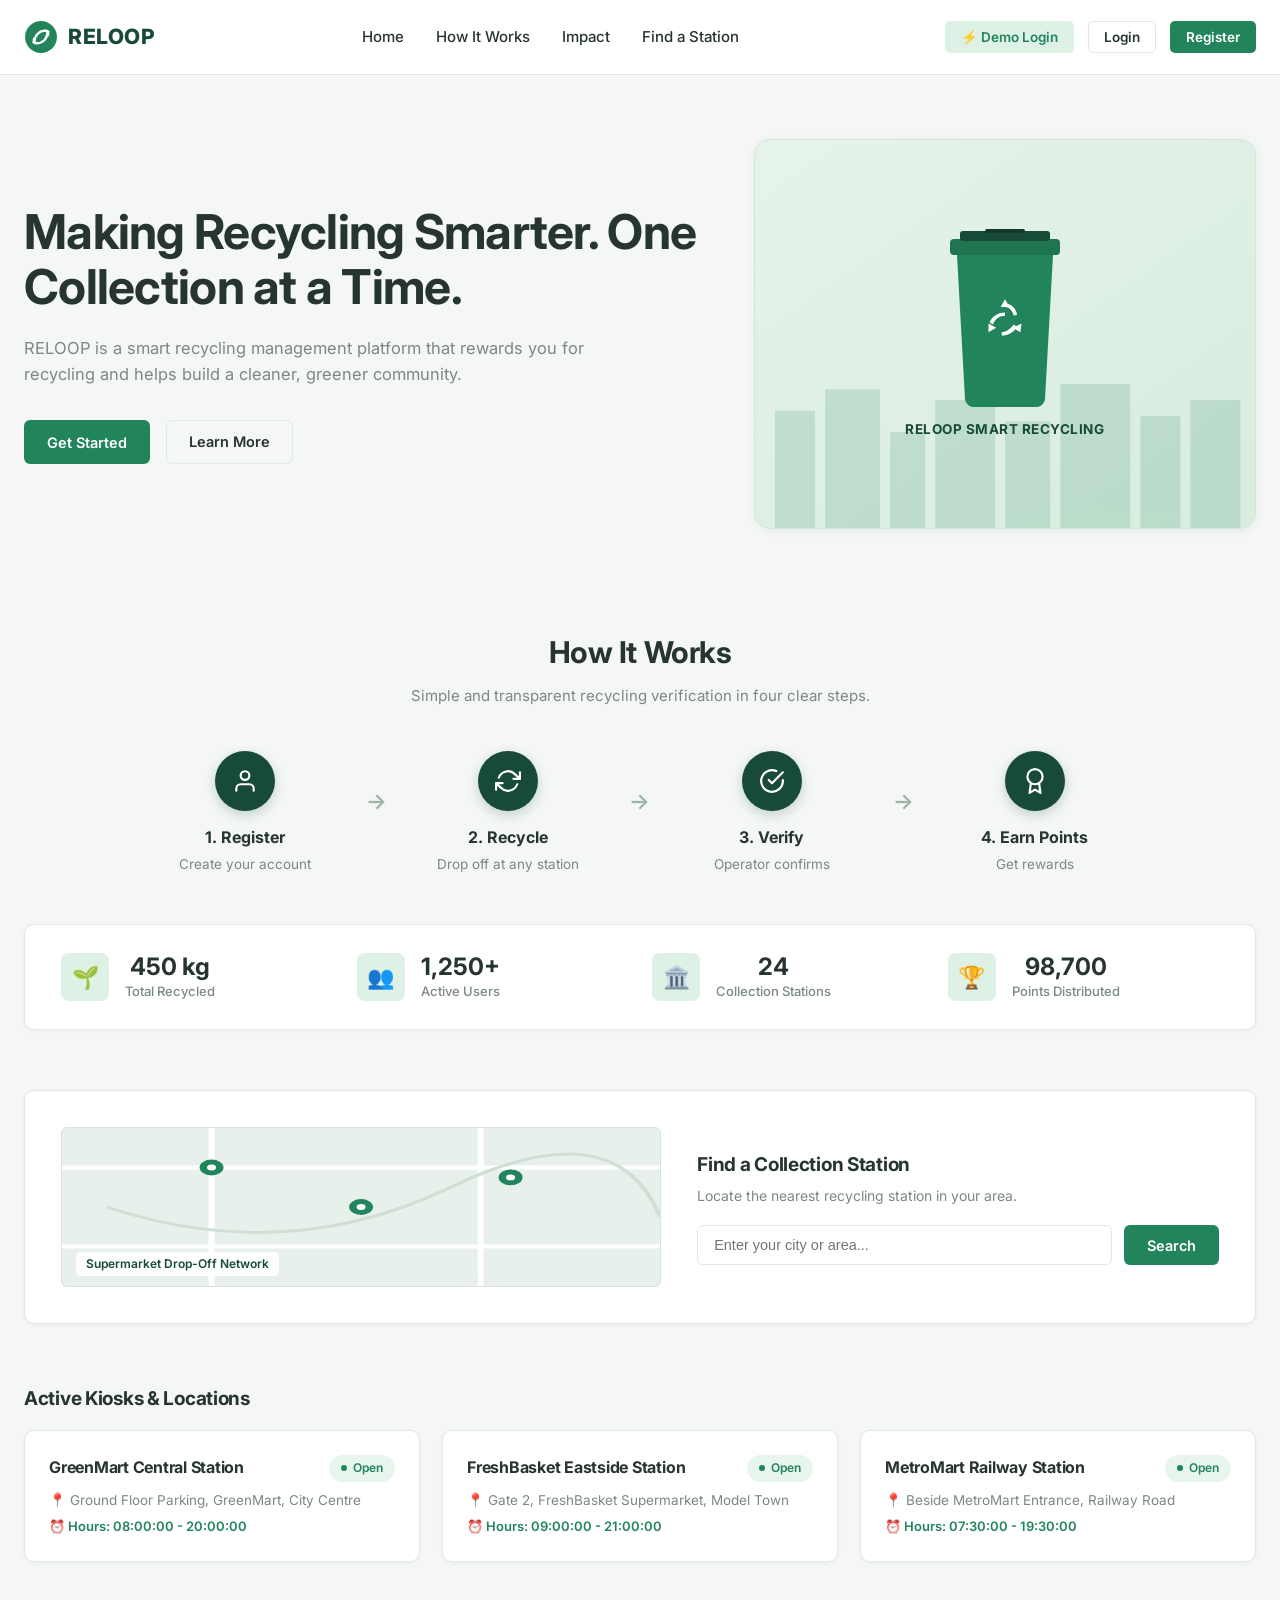
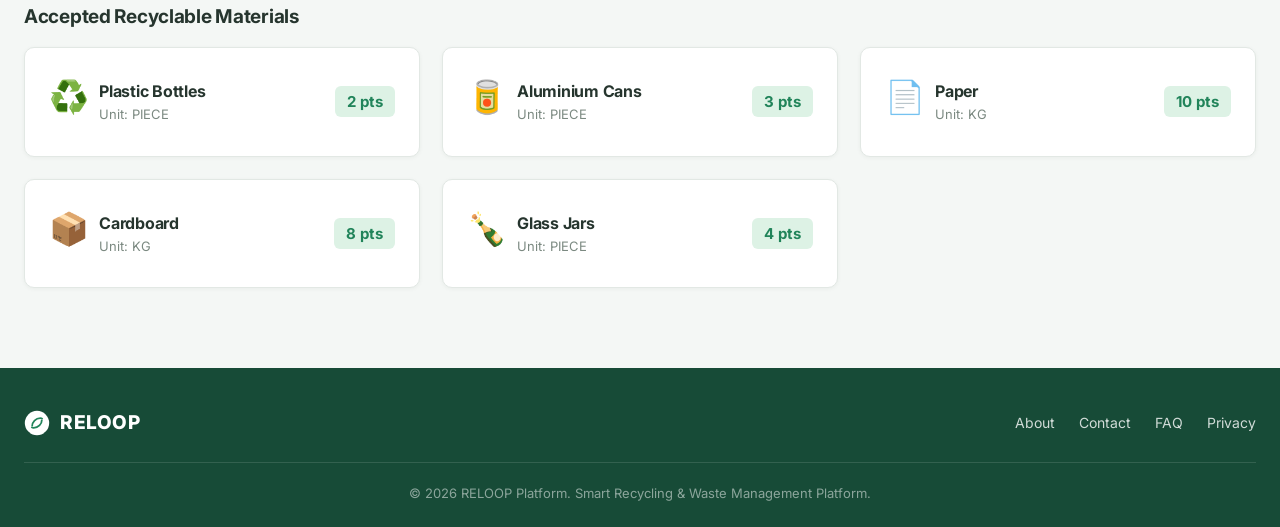
==== commit c495ee6a: "Add eval 1 RELOOP project" ====
--- a/web/index.html
+++ b/web/index.html
@@ -30,7 +30,7 @@
 
       <div class="pub-nav-actions">
         <!-- Quick 1-Click Access Pill for convenience -->
-        <button class="btn btn-secondary btn-sm" onclick="quickLogin('customer')">⚡ Demo Customer</button>
+        <button class="btn btn-secondary btn-sm" onclick="openAuthModal('login')">⚡ Demo Login</button>
         <button class="btn btn-outline btn-sm" onclick="openAuthModal('login')">Login</button>
         <button class="btn btn-primary btn-sm" onclick="openAuthModal('register')">Register</button>
       </div>
@@ -278,25 +278,28 @@
       </div>
       <div class="modal-body">
         
-        <!-- 1-Click Quick Login Buttons (No Typing Needed!) -->
+        <!-- Demo Account Select Dropdown (instead of quick buttons) -->
         <div style="margin-bottom: 18px;">
           <div style="font-size: 13px; font-weight: 700; color: var(--text-secondary); text-transform: uppercase; letter-spacing: 0.5px; margin-bottom: 8px;">
-            1-Click Instant Login:
-          </div>
-          <div class="quick-login-grid">
-            <button type="button" class="quick-login-btn" onclick="quickLogin('customer')">
-              <span>👤 <strong>Customer (Emma)</strong></span>
-              <span class="quick-login-tag">1-Click &rarr;</span>
-            </button>
-            <button type="button" class="quick-login-btn" onclick="quickLogin('operator')">
-              <span>⚖️ <strong>Operator (Station 1)</strong></span>
-              <span class="quick-login-tag">1-Click &rarr;</span>
-            </button>
-            <button type="button" class="quick-login-btn" onclick="quickLogin('admin')">
-              <span>🛡️ <strong>Platform Admin</strong></span>
-              <span class="quick-login-tag">1-Click &rarr;</span>
-            </button>
-          </div>
+            Select Demo Account:
+          </div>
+          <div class="form-group" style="margin-bottom: 0;">
+            <select id="demo-account-select" class="form-control">
+              <option value="">-- Choose an account to login --</option>
+              <option>👤 Emma Watson (Customer) - emma@reloop.com</option>
+              <option>👤 John Doe (Customer) - john.doe@reloop.com</option>
+              <option>👤 Sarah Lee (Customer) - sarah.lee@reloop.com</option>
+              <option>👤 Mike Chen (Customer) - mike.chen@reloop.com</option>
+              <option>👤 Lisa Wong (Customer) - lisa.wong@reloop.com</option>
+              <option>⚖️ Vikram Singh (Operator) - vikram@reloop.com</option>
+              <option>⚖️ Priya Nair (Operator) - priya@reloop.com</option>
+              <option>⚖️ Ahmed Khan (Operator) - ahmed@reloop.com</option>
+              <option>⚖️ Carlos Ruiz (Operator) - carlos@reloop.com</option>
+              <option>⚖️ Fatima Ali (Operator) - fatima@reloop.com</option>
+              <option>🛡️ Platform Admin (Admin) - admin@reloop.com</option>
+            </select>
+          </div>
+          <button type="button" class="btn btn-primary" style="width: 100%; margin-top: 10px;" onclick="quickLoginFromDropdown()">Sign In with Selected Account</button>
         </div>
 
         <div style="text-align: center; position: relative; margin: 18px 0;">
--- a/web/css/style.css
+++ b/web/css/style.css
@@ -58,10 +58,10 @@
   -webkit-font-smoothing: antialiased;
 }
 
-/* Container */
+/* Container - Full Screen */
 .container {
   width: 100%;
-  max-width: 1220px;
+  max-width: 100%;
   margin: 0 auto;
   padding: 0 24px;
 }
@@ -505,6 +505,8 @@
 .dash-wrapper {
   display: flex;
   min-height: 100vh;
+  width: 100vw;
+  overflow-x: hidden;
 }
 
 /* Sidebar Navigation */
@@ -584,12 +586,13 @@
   border-top: 1px solid rgba(255, 255, 255, 0.08);
 }
 
-/* Main Dashboard Content Area */
+/* Main Dashboard Content Area - Full Screen */
 .dash-main {
   flex: 1;
   background: var(--bg-page);
-  padding: 34px 44px 60px;
+  padding: 24px 30px 60px;
   overflow-y: auto;
+  width: 100%;
 }
 
 .dash-topbar {
@@ -1070,6 +1073,30 @@
 
 .toast-error {
   border-left-color: var(--danger-color);
+}
+
+/* Dashboard Image Styling */
+.dash-station-img {
+  width: 100%;
+  height: 140px;
+  object-fit: cover;
+  border-radius: var(--radius-sm);
+  background: linear-gradient(135deg, #D4EAE0 0%, #C0E0D0 100%);
+}
+
+.dash-avatar-img {
+  width: 40px;
+  height: 40px;
+  border-radius: 50%;
+  object-fit: cover;
+  border: 2px solid var(--primary-green);
+}
+
+/* Material icon styling */
+.material-icon {
+  font-size: 32px;
+  margin-bottom: 10px;
+  display: block;
 }
 
 /* Responsive */
